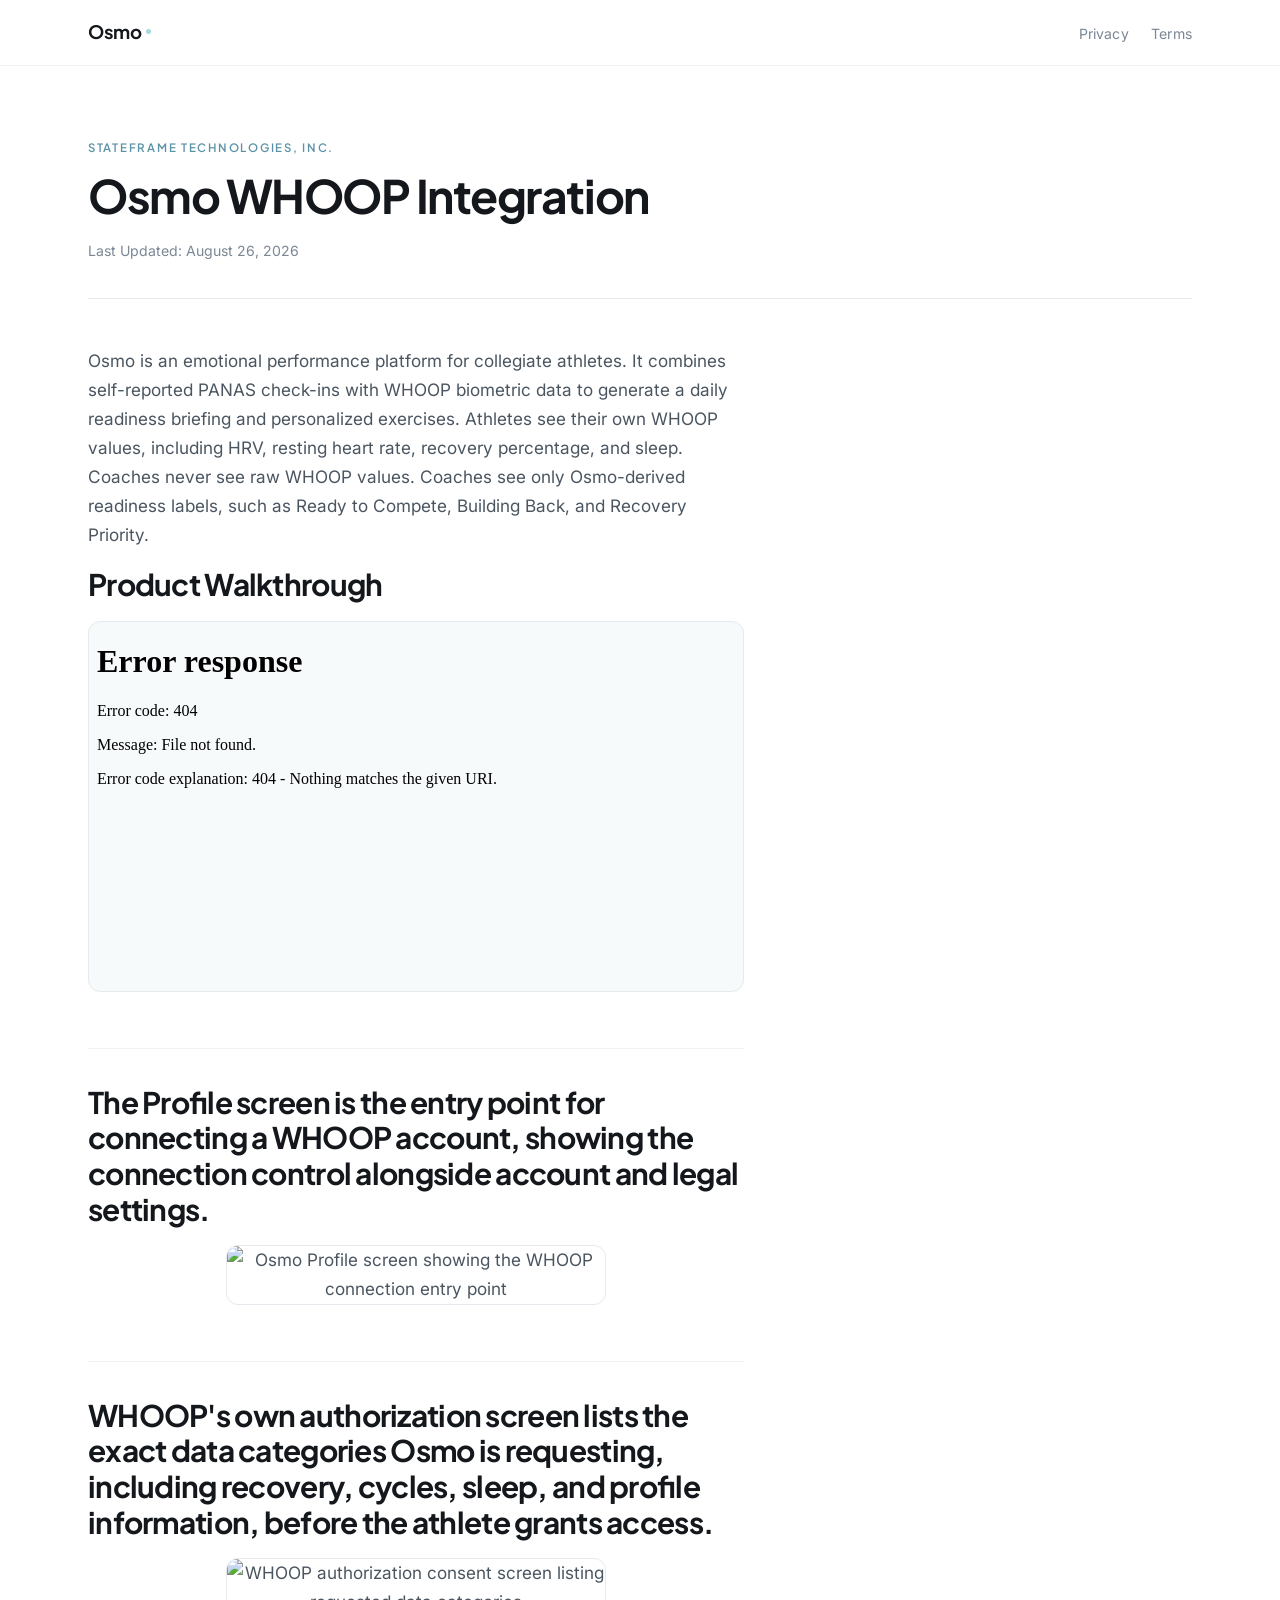
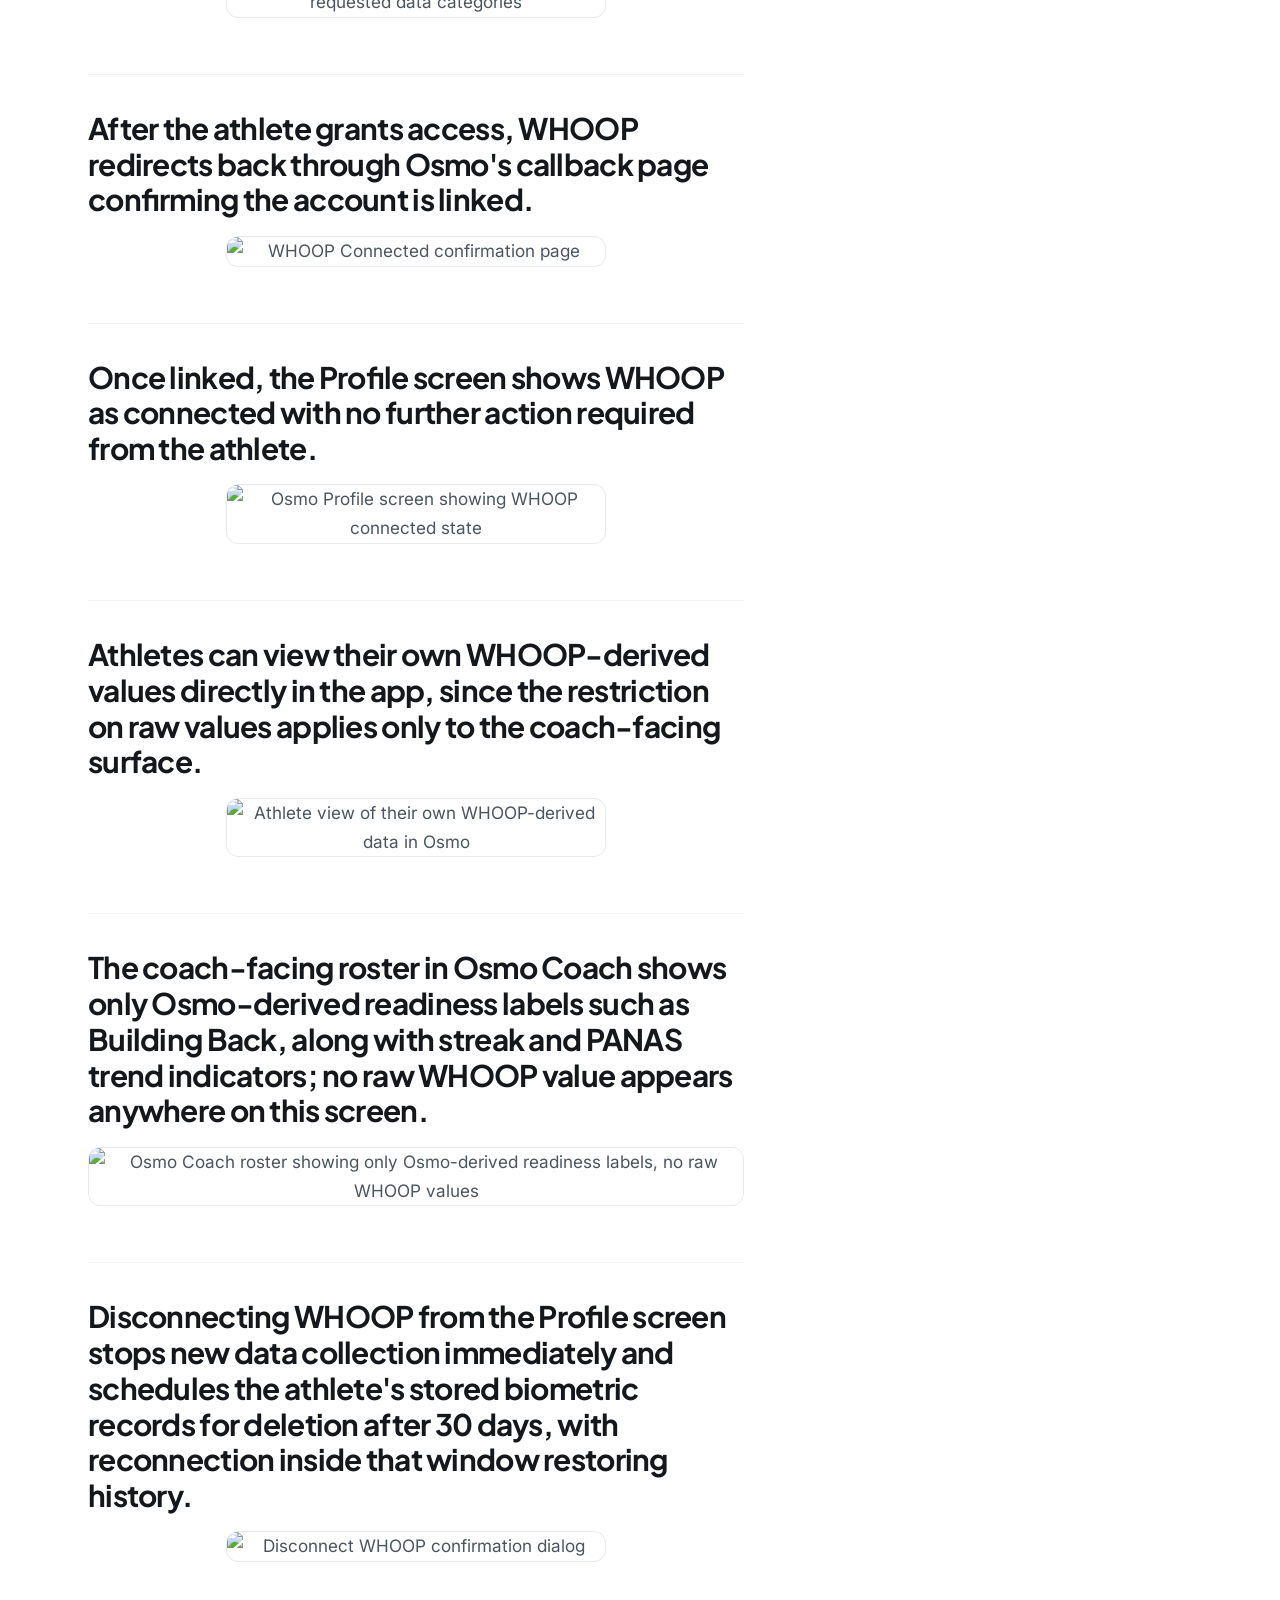
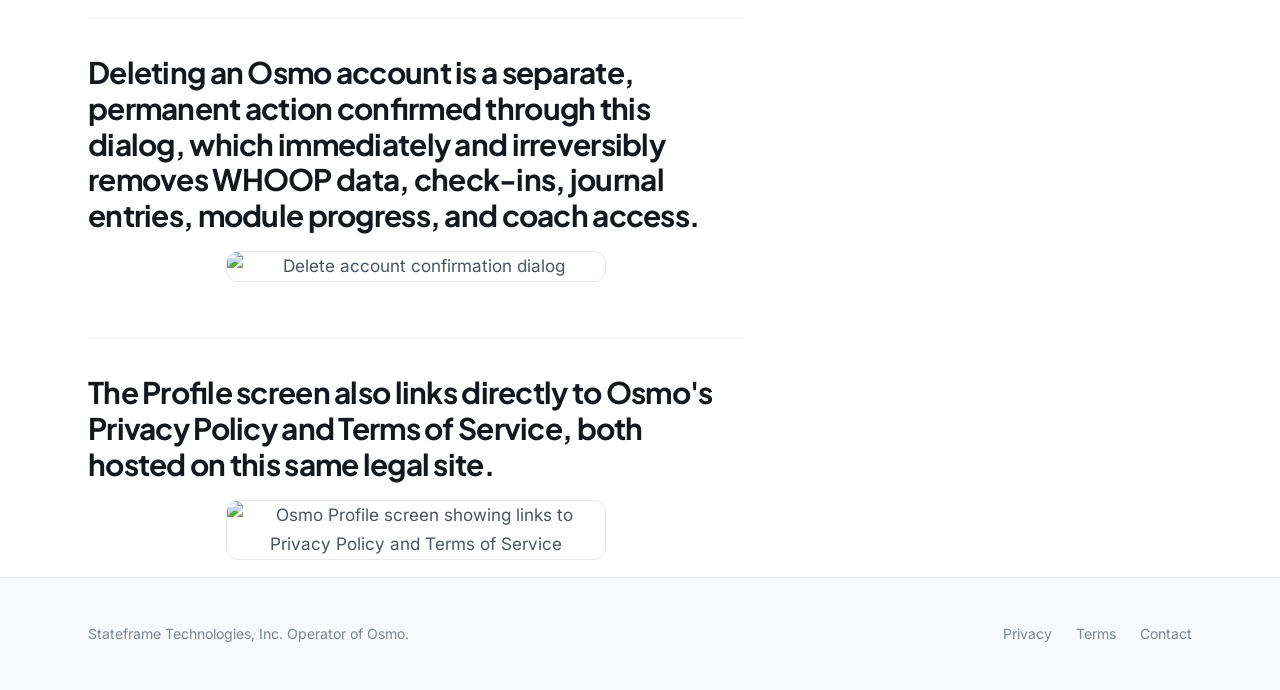
==== integration/index.html @ 0b9b45a5 "feat: add unlisted WHOOP integration review page Documents the WHOOP integration UX for WHOOP develo" ====
<!DOCTYPE html>
<html lang="en">
<head>
<meta charset="utf-8">
<meta name="viewport" content="width=device-width, initial-scale=1">
<title>WHOOP Integration | Osmo</title>
<meta name="description" content="Documentation of Osmo's WHOOP integration UX for WHOOP developer platform review.">
<meta name="robots" content="noindex, nofollow">
<link rel="canonical" href="https://legal.osmoperformance.com/integration/">
<link rel="preconnect" href="https://fonts.googleapis.com">
<link rel="preconnect" href="https://fonts.gstatic.com" crossorigin>
<link href="https://fonts.googleapis.com/css2?family=Plus+Jakarta+Sans:wght@600;700&family=Inter:wght@400;600&display=swap" rel="stylesheet">
<link rel="stylesheet" href="/assets/legal.css">
</head>
<body>

<header class="masthead">
  <div class="masthead__inner">
    <a class="wordmark" href="/">Osmo</a>
    <nav class="masthead__nav">
      <a href="/privacy/">Privacy</a>
      <a href="/terms/">Terms</a>
    </nav>
  </div>
</header>

<main class="shell">

  <div class="doc-head">
    <p class="eyebrow">Stateframe Technologies, Inc.</p>
    <h1>Osmo WHOOP Integration</h1>
    <p class="dateline">
      <span>Last Updated: August 26, 2026</span>
    </p>
  </div>

  <article class="prose">

    <p>Osmo is an emotional performance platform for collegiate athletes. It combines self-reported PANAS check-ins with WHOOP biometric data to generate a daily readiness briefing and personalized exercises. Athletes see their own WHOOP values, including HRV, resting heart rate, recovery percentage, and sleep. Coaches never see raw WHOOP values. Coaches see only Osmo-derived readiness labels, such as Ready to Compete, Building Back, and Recovery Priority.</p>

    <section>
      <h2>Product Walkthrough</h2>
      <!-- Replace LOOM_URL_PLACEHOLDER below with the Loom embed URL -->
      <div class="video-embed">
        <iframe src="LOOM_URL_PLACEHOLDER" title="Osmo WHOOP integration walkthrough" allowfullscreen loading="lazy"></iframe>
      </div>
    </section>

    <section>
      <h2>The Profile screen is the entry point for connecting a WHOOP account, showing the connection control alongside account and legal settings.</h2>
      <p class="shot"><img loading="lazy" src="img/01-connect-entry.png" alt="Osmo Profile screen showing the WHOOP connection entry point"></p>
    </section>

    <section>
      <h2>WHOOP's own authorization screen lists the exact data categories Osmo is requesting, including recovery, cycles, sleep, and profile information, before the athlete grants access.</h2>
      <p class="shot"><img loading="lazy" src="img/02-whoop-authorization.png" alt="WHOOP authorization consent screen listing requested data categories"></p>
    </section>

    <section>
      <h2>After the athlete grants access, WHOOP redirects back through Osmo's callback page confirming the account is linked.</h2>
      <p class="shot"><img loading="lazy" src="img/03-authorization-confirmed.png" alt="WHOOP Connected confirmation page"></p>
    </section>

    <section>
      <h2>Once linked, the Profile screen shows WHOOP as connected with no further action required from the athlete.</h2>
      <p class="shot"><img loading="lazy" src="img/04-connected-state.png" alt="Osmo Profile screen showing WHOOP connected state"></p>
    </section>

    <section>
      <h2>Athletes can view their own WHOOP-derived values directly in the app, since the restriction on raw values applies only to the coach-facing surface.</h2>
      <p class="shot"><img loading="lazy" src="img/05-athlete-data.png" alt="Athlete view of their own WHOOP-derived data in Osmo"></p>
    </section>

    <section>
      <h2>The coach-facing roster in Osmo Coach shows only Osmo-derived readiness labels such as Building Back, along with streak and PANAS trend indicators; no raw WHOOP value appears anywhere on this screen.</h2>
      <p class="shot shot--wide"><img loading="lazy" src="img/06-coach-roster.png" alt="Osmo Coach roster showing only Osmo-derived readiness labels, no raw WHOOP values"></p>
    </section>

    <section>
      <h2>Disconnecting WHOOP from the Profile screen stops new data collection immediately and schedules the athlete's stored biometric records for deletion after 30 days, with reconnection inside that window restoring history.</h2>
      <p class="shot"><img loading="lazy" src="img/07-disconnect-flow.png" alt="Disconnect WHOOP confirmation dialog"></p>
    </section>

    <section>
      <h2>Deleting an Osmo account is a separate, permanent action confirmed through this dialog, which immediately and irreversibly removes WHOOP data, check-ins, journal entries, module progress, and coach access.</h2>
      <p class="shot"><img loading="lazy" src="img/08-account-deletion.png" alt="Delete account confirmation dialog"></p>
    </section>

    <section>
      <h2>The Profile screen also links directly to Osmo's Privacy Policy and Terms of Service, both hosted on this same legal site.</h2>
      <p class="shot"><img loading="lazy" src="img/09-legal-access.png" alt="Osmo Profile screen showing links to Privacy Policy and Terms of Service"></p>
    </section>

  </article>
</main>

<footer class="foot">
  <div class="foot__inner">
    <p>Stateframe Technologies, Inc. Operator of Osmo.</p>
    <div class="foot__links">
      <a href="/privacy/">Privacy</a>
      <a href="/terms/">Terms</a>
      <a href="mailto:jamari@osmoperformance.com">Contact</a>
    </div>
  </div>
</footer>

</body>
</html>
---- assets/legal.css ----
/* Osmo legal pages — shared stylesheet
   Design system: white base, #A8D5E2 accent, Plus Jakarta Sans headings, Inter body.
   No stock imagery. No em dashes in content. */

:root {
  --ink:        #14181C;
  --ink-soft:   #4A5560;
  --ink-mute:   #7A8794;
  --rule:       #E6EAEE;
  --rule-soft:  #F1F4F7;
  --accent:     #A8D5E2;
  --accent-deep:#5B93A6;
  --wash:       #F7FAFB;
  --paper:      #FFFFFF;

  --measure: 41rem;
  --shell:   72rem;

  --step--1: clamp(0.82rem, 0.79rem + 0.13vw, 0.88rem);
  --step-0:  clamp(1rem, 0.96rem + 0.18vw, 1.075rem);
  --step-1:  clamp(1.18rem, 1.1rem + 0.36vw, 1.4rem);
  --step-2:  clamp(1.45rem, 1.3rem + 0.7vw, 1.9rem);
  --step-3:  clamp(2rem, 1.68rem + 1.5vw, 3rem);
}

*, *::before, *::after { box-sizing: border-box; }

html {
  -webkit-text-size-adjust: 100%;
  scroll-behavior: smooth;
  scroll-padding-top: 5.5rem;
}

body {
  margin: 0;
  background: var(--paper);
  color: var(--ink);
  font-family: 'Inter', -apple-system, BlinkMacSystemFont, 'Segoe UI', sans-serif;
  font-size: var(--step-0);
  line-height: 1.68;
  font-feature-settings: 'kern' 1, 'liga' 1, 'calt' 1;
  -webkit-font-smoothing: antialiased;
}

/* ---------- Masthead ---------- */

.masthead {
  position: sticky;
  top: 0;
  z-index: 20;
  background: rgba(255, 255, 255, 0.86);
  backdrop-filter: saturate(1.6) blur(14px);
  -webkit-backdrop-filter: saturate(1.6) blur(14px);
  border-bottom: 1px solid var(--rule-soft);
}

.masthead__inner {
  max-width: var(--shell);
  margin: 0 auto;
  padding: 1.0rem 1.5rem;
  display: flex;
  align-items: baseline;
  justify-content: space-between;
  gap: 1.5rem;
}

.wordmark {
  font-family: 'Plus Jakarta Sans', 'Inter', sans-serif;
  font-weight: 700;
  font-size: 1.16rem;
  letter-spacing: -0.022em;
  color: var(--ink);
  text-decoration: none;
}

.wordmark::after {
  content: '';
  display: inline-block;
  width: 5px;
  height: 5px;
  margin-left: 5px;
  border-radius: 50%;
  background: var(--accent);
  vertical-align: 0.28em;
}

.masthead__nav {
  display: flex;
  gap: 1.4rem;
  font-size: var(--step--1);
  letter-spacing: 0.012em;
}

.masthead__nav a {
  color: var(--ink-mute);
  text-decoration: none;
  padding-bottom: 2px;
  border-bottom: 1.5px solid transparent;
  transition: color 160ms ease, border-color 160ms ease;
}

.masthead__nav a:hover { color: var(--ink); border-bottom-color: var(--accent); }
.masthead__nav a[aria-current='page'] { color: var(--ink); border-bottom-color: var(--accent); }

/* ---------- Page frame ---------- */

.shell {
  max-width: var(--shell);
  margin: 0 auto;
  padding: 0 1.5rem;
}

.doc-head {
  padding: 4.5rem 0 2.25rem;
  border-bottom: 1px solid var(--rule);
  margin-bottom: 3rem;
}

.eyebrow {
  font-family: 'Plus Jakarta Sans', 'Inter', sans-serif;
  font-size: 0.72rem;
  font-weight: 600;
  letter-spacing: 0.15em;
  text-transform: uppercase;
  color: var(--accent-deep);
  margin: 0 0 0.9rem;
}

h1 {
  font-family: 'Plus Jakarta Sans', 'Inter', sans-serif;
  font-size: var(--step-3);
  font-weight: 700;
  line-height: 1.08;
  letter-spacing: -0.032em;
  margin: 0 0 1.1rem;
  max-width: 20ch;
}

.dateline {
  display: flex;
  flex-wrap: wrap;
  gap: 0.5rem 1.5rem;
  font-size: var(--step--1);
  color: var(--ink-mute);
  margin: 0;
}

.dateline span { white-space: nowrap; }

/* ---------- Two-column layout ---------- */

.layout {
  display: grid;
  grid-template-columns: 15rem minmax(0, 1fr);
  gap: 4rem;
  align-items: start;
  padding-bottom: 6rem;
}

@media (max-width: 62rem) {
  .layout { grid-template-columns: 1fr; gap: 2.5rem; }
}

.toc {
  position: sticky;
  top: 5.5rem;
  font-size: var(--step--1);
  line-height: 1.5;
  border-left: 1px solid var(--rule);
  padding-left: 1.25rem;
}

@media (max-width: 62rem) {
  .toc {
    position: static;
    border-left: 0;
    padding: 1.4rem 1.5rem;
    background: var(--wash);
    border-radius: 12px;
  }
}

.toc__label {
  font-family: 'Plus Jakarta Sans', 'Inter', sans-serif;
  font-size: 0.7rem;
  font-weight: 600;
  letter-spacing: 0.14em;
  text-transform: uppercase;
  color: var(--ink-mute);
  margin: 0 0 0.9rem;
}

.toc ol { list-style: none; margin: 0; padding: 0; counter-reset: toc; }
.toc li { margin-bottom: 0.55rem; }

.toc a {
  color: var(--ink-soft);
  text-decoration: none;
  transition: color 150ms ease;
}

.toc a:hover { color: var(--accent-deep); }

/* ---------- Prose ---------- */

.prose { max-width: var(--measure); }

.prose section { scroll-margin-top: 5.5rem; }

.prose h2 {
  font-family: 'Plus Jakarta Sans', 'Inter', sans-serif;
  font-size: var(--step-2);
  font-weight: 700;
  line-height: 1.2;
  letter-spacing: -0.024em;
  margin: 3.5rem 0 1.1rem;
  padding-top: 2.25rem;
  border-top: 1px solid var(--rule-soft);
}

.prose section:first-of-type h2 { margin-top: 0; padding-top: 0; border-top: 0; }

.prose h3 {
  font-family: 'Plus Jakarta Sans', 'Inter', sans-serif;
  font-size: var(--step-1);
  font-weight: 600;
  letter-spacing: -0.016em;
  margin: 2.25rem 0 0.75rem;
}

.prose h4 {
  font-family: 'Plus Jakarta Sans', 'Inter', sans-serif;
  font-size: var(--step-0);
  font-weight: 600;
  letter-spacing: -0.008em;
  color: var(--ink-soft);
  margin: 1.75rem 0 0.5rem;
}

.prose p { margin: 0 0 1.1rem; color: var(--ink-soft); }
.prose p strong { color: var(--ink); font-weight: 600; }

.prose ul { margin: 0 0 1.4rem; padding: 0; list-style: none; }

.prose ul li {
  position: relative;
  padding-left: 1.4rem;
  margin-bottom: 0.6rem;
  color: var(--ink-soft);
}

.prose ul li::before {
  content: '';
  position: absolute;
  left: 0.15rem;
  top: 0.72em;
  width: 6px;
  height: 6px;
  border-radius: 50%;
  background: var(--accent);
}

.prose ol { margin: 0 0 1.4rem; padding-left: 1.4rem; }
.prose ol li { margin-bottom: 0.6rem; color: var(--ink-soft); }

.prose a { color: var(--accent-deep); text-decoration: underline; text-underline-offset: 2px; }
.prose a:hover { color: var(--ink); }

/* Legal all-caps blocks (warranty disclaimer, liability, arbitration) */
.legalese {
  font-size: 0.9rem;
  line-height: 1.62;
  letter-spacing: 0.008em;
  color: var(--ink-soft);
  background: var(--wash);
  border-left: 2px solid var(--accent);
  border-radius: 0 10px 10px 0;
  padding: 1.35rem 1.5rem;
  margin: 0 0 1.4rem;
}

.legalese p:last-child, .legalese ul:last-child, .legalese ol:last-child { margin-bottom: 0; }

/* Emphasis callout for plain-language commitments */
.callout {
  background: var(--wash);
  border: 1px solid var(--rule);
  border-radius: 12px;
  padding: 1.4rem 1.6rem;
  margin: 0 0 1.5rem;
}

.callout p:last-child { margin-bottom: 0; }

.contact-block {
  font-size: var(--step--1);
  line-height: 1.9;
  color: var(--ink-soft);
  margin: 0;
}

.contact-block strong { display: block; color: var(--ink); font-weight: 600; }

/* ---------- Footer ---------- */

.foot {
  border-top: 1px solid var(--rule);
  background: var(--wash);
}

.foot__inner {
  max-width: var(--shell);
  margin: 0 auto;
  padding: 2.75rem 1.5rem;
  display: flex;
  flex-wrap: wrap;
  gap: 1.25rem 2.5rem;
  justify-content: space-between;
  align-items: center;
  font-size: var(--step--1);
  color: var(--ink-mute);
}

.foot__links { display: flex; flex-wrap: wrap; gap: 1.5rem; }
.foot__links a { color: var(--ink-mute); text-decoration: none; transition: color 150ms ease; }
.foot__links a:hover { color: var(--ink); }
.foot p { margin: 0; }

/* ---------- Index cards ---------- */

.card-grid {
  display: grid;
  grid-template-columns: repeat(auto-fit, minmax(17rem, 1fr));
  gap: 1.25rem;
  padding-bottom: 5rem;
}

.card {
  display: block;
  padding: 1.75rem;
  border: 1px solid var(--rule);
  border-radius: 14px;
  text-decoration: none;
  color: inherit;
  background: var(--paper);
  transition: border-color 180ms ease, transform 180ms ease, box-shadow 180ms ease;
}

.card:hover {
  border-color: var(--accent);
  transform: translateY(-2px);
  box-shadow: 0 8px 28px -18px rgba(20, 24, 28, 0.35);
}

.card h2 {
  font-family: 'Plus Jakarta Sans', 'Inter', sans-serif;
  font-size: var(--step-1);
  font-weight: 600;
  letter-spacing: -0.018em;
  margin: 0 0 0.5rem;
}

.card p { margin: 0; color: var(--ink-mute); font-size: var(--step--1); line-height: 1.6; }

/* ---------- Responsive video embed ---------- */

.video-embed {
  position: relative;
  width: 100%;
  padding-top: 56.25%;
  border-radius: 12px;
  overflow: hidden;
  background: var(--wash);
  border: 1px solid var(--rule);
  margin: 0 0 1.5rem;
}

.video-embed iframe {
  position: absolute;
  inset: 0;
  width: 100%;
  height: 100%;
  border: 0;
}

/* ---------- Screenshot figures ---------- */

.shot {
  margin: 0 0 1.5rem;
  text-align: center;
}

.shot img {
  display: block;
  margin: 0 auto;
  max-width: 380px;
  width: 100%;
  height: auto;
  border: 1px solid var(--rule);
  border-radius: 12px;
}

.shot--wide img {
  max-width: 100%;
}

@media (prefers-reduced-motion: reduce) {
  html { scroll-behavior: auto; }
  * { transition-duration: 0.01ms !important; }
}

@media print {
  .masthead, .toc, .foot__links { display: none; }
  body { font-size: 10.5pt; }
  .layout { display: block; }
  .prose { max-width: none; }
}
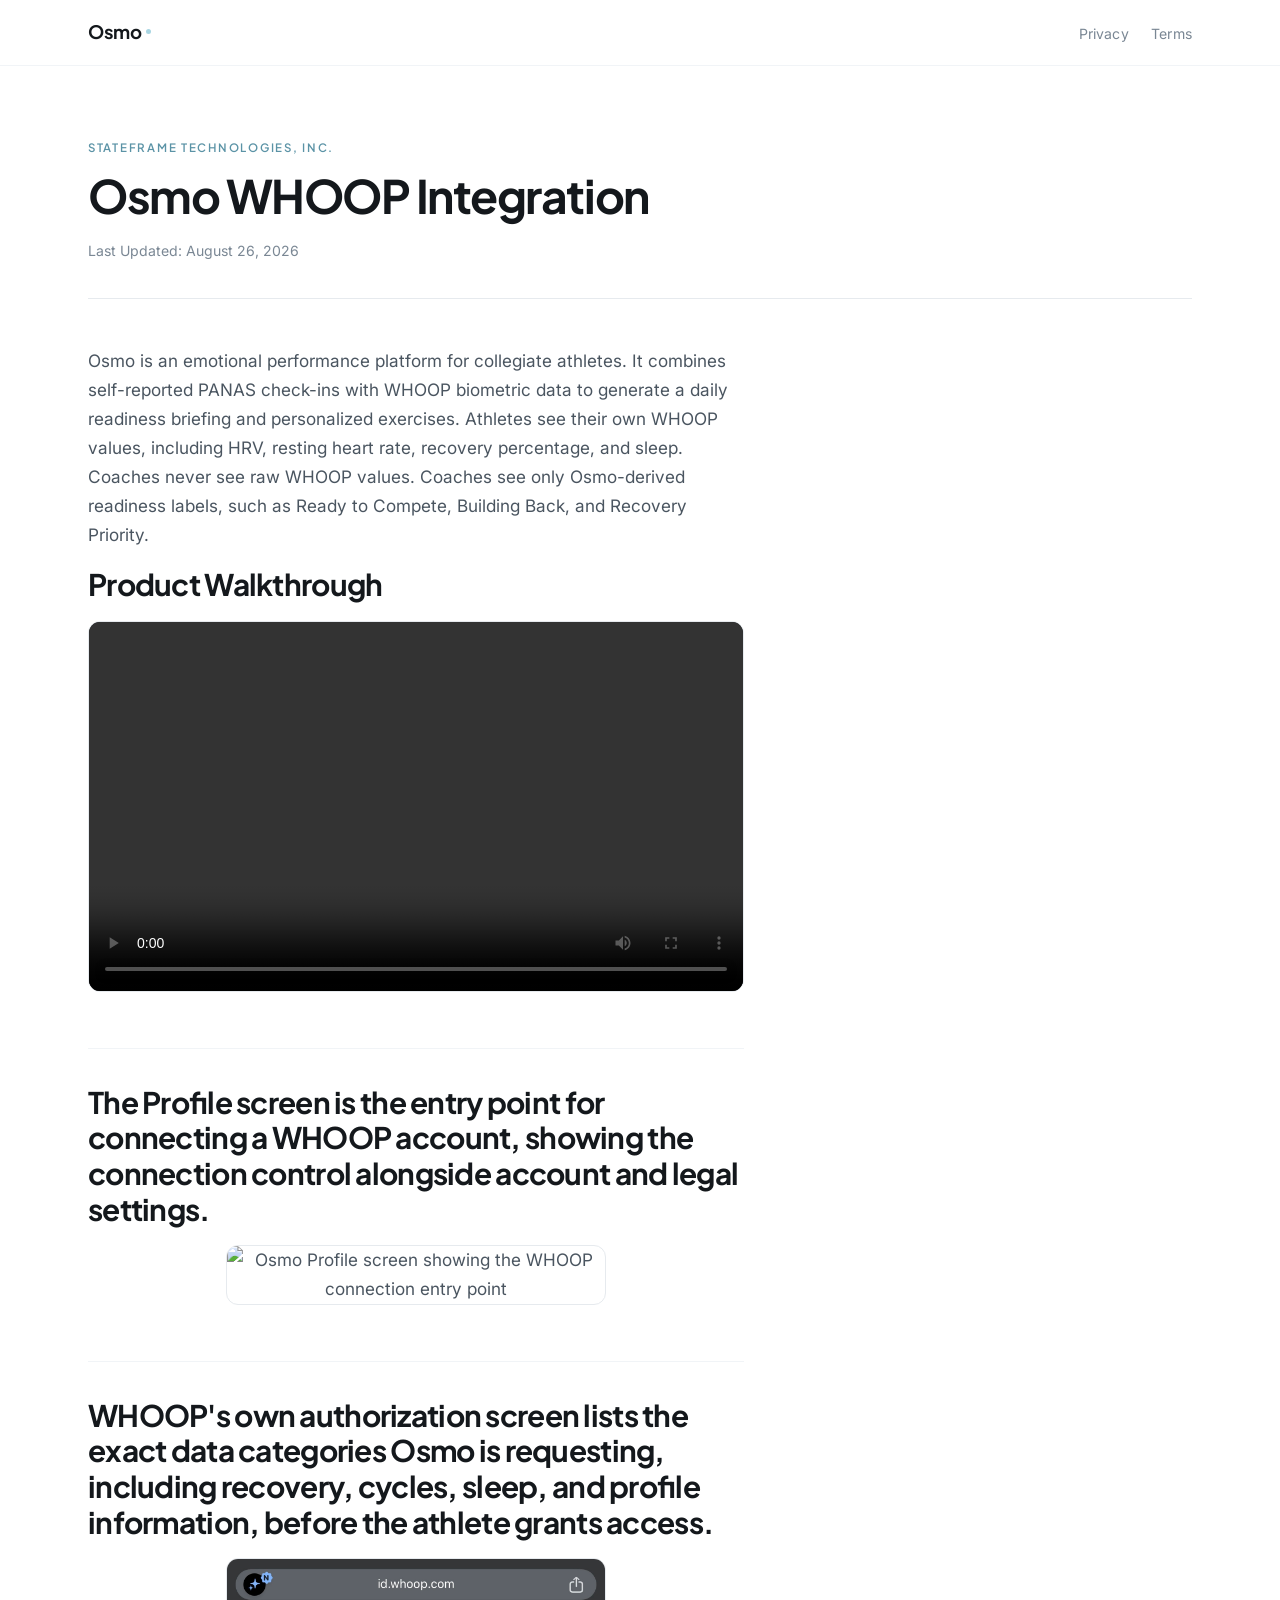
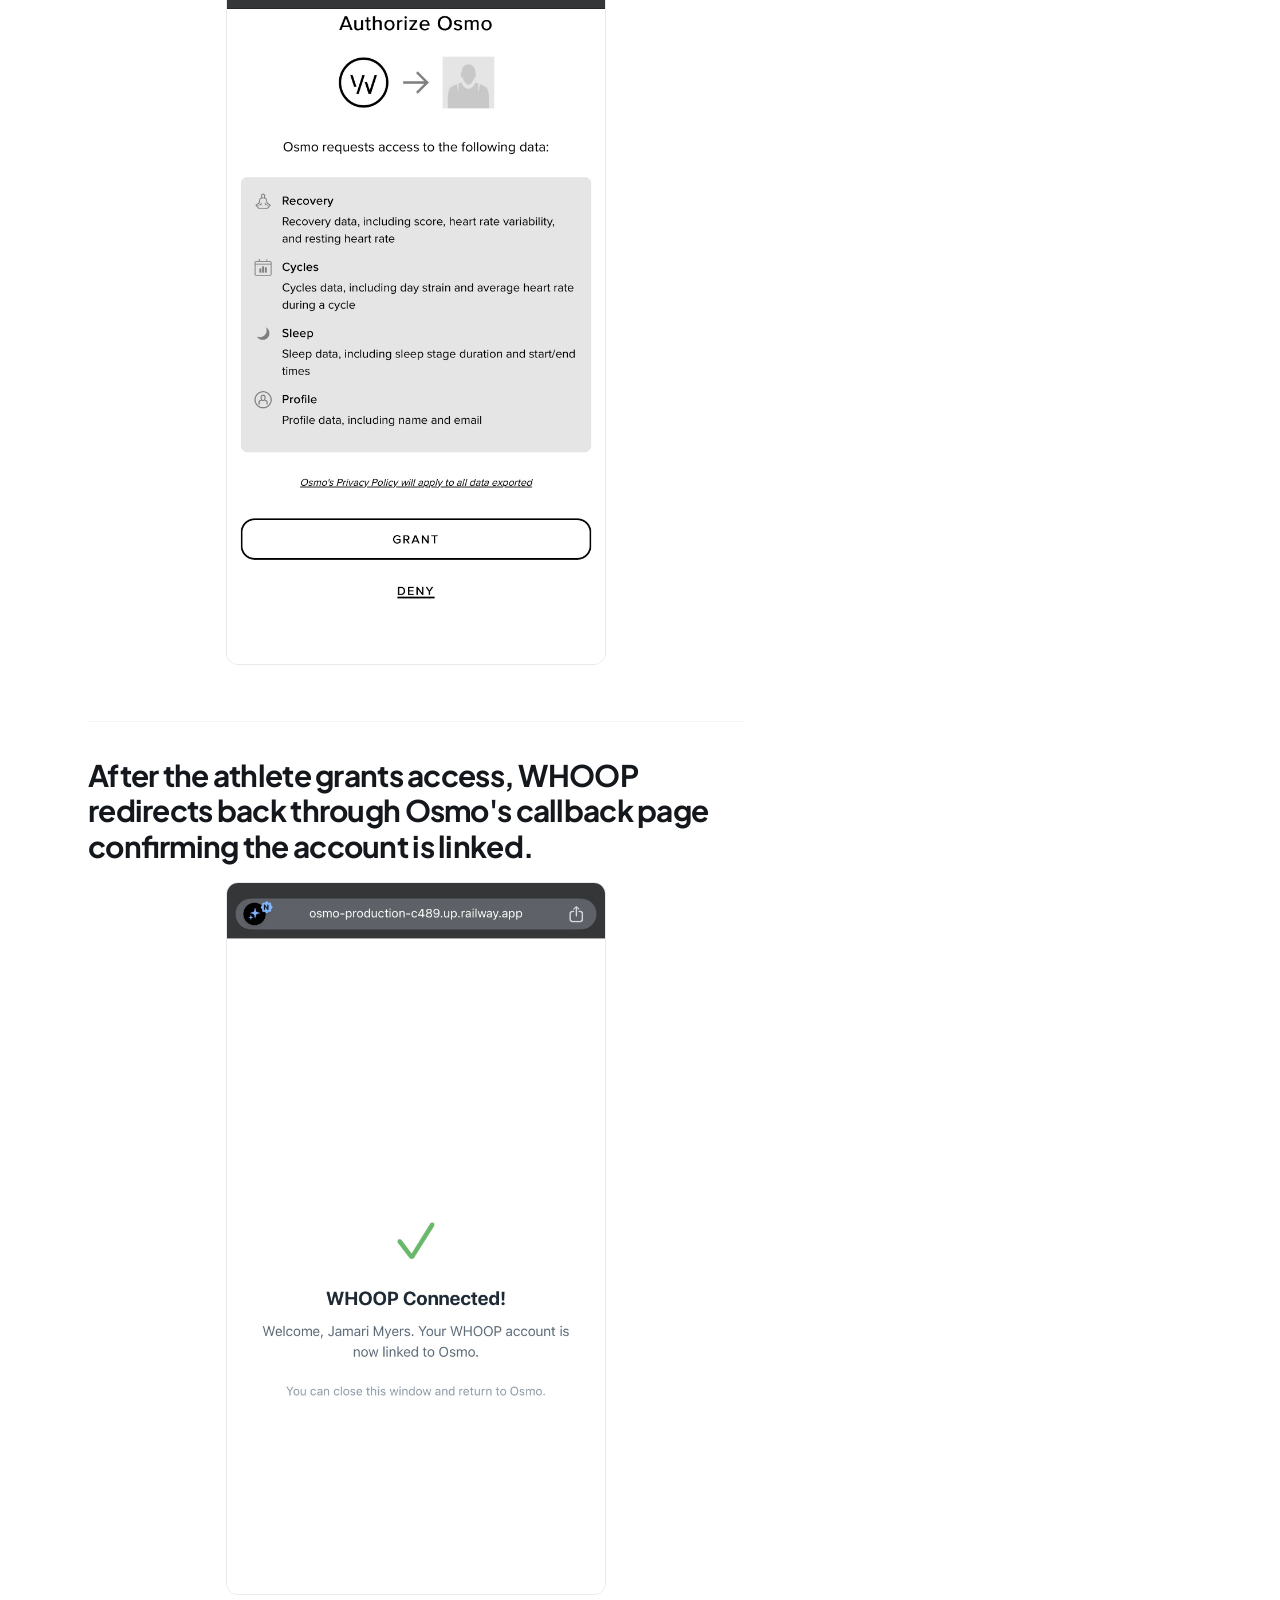
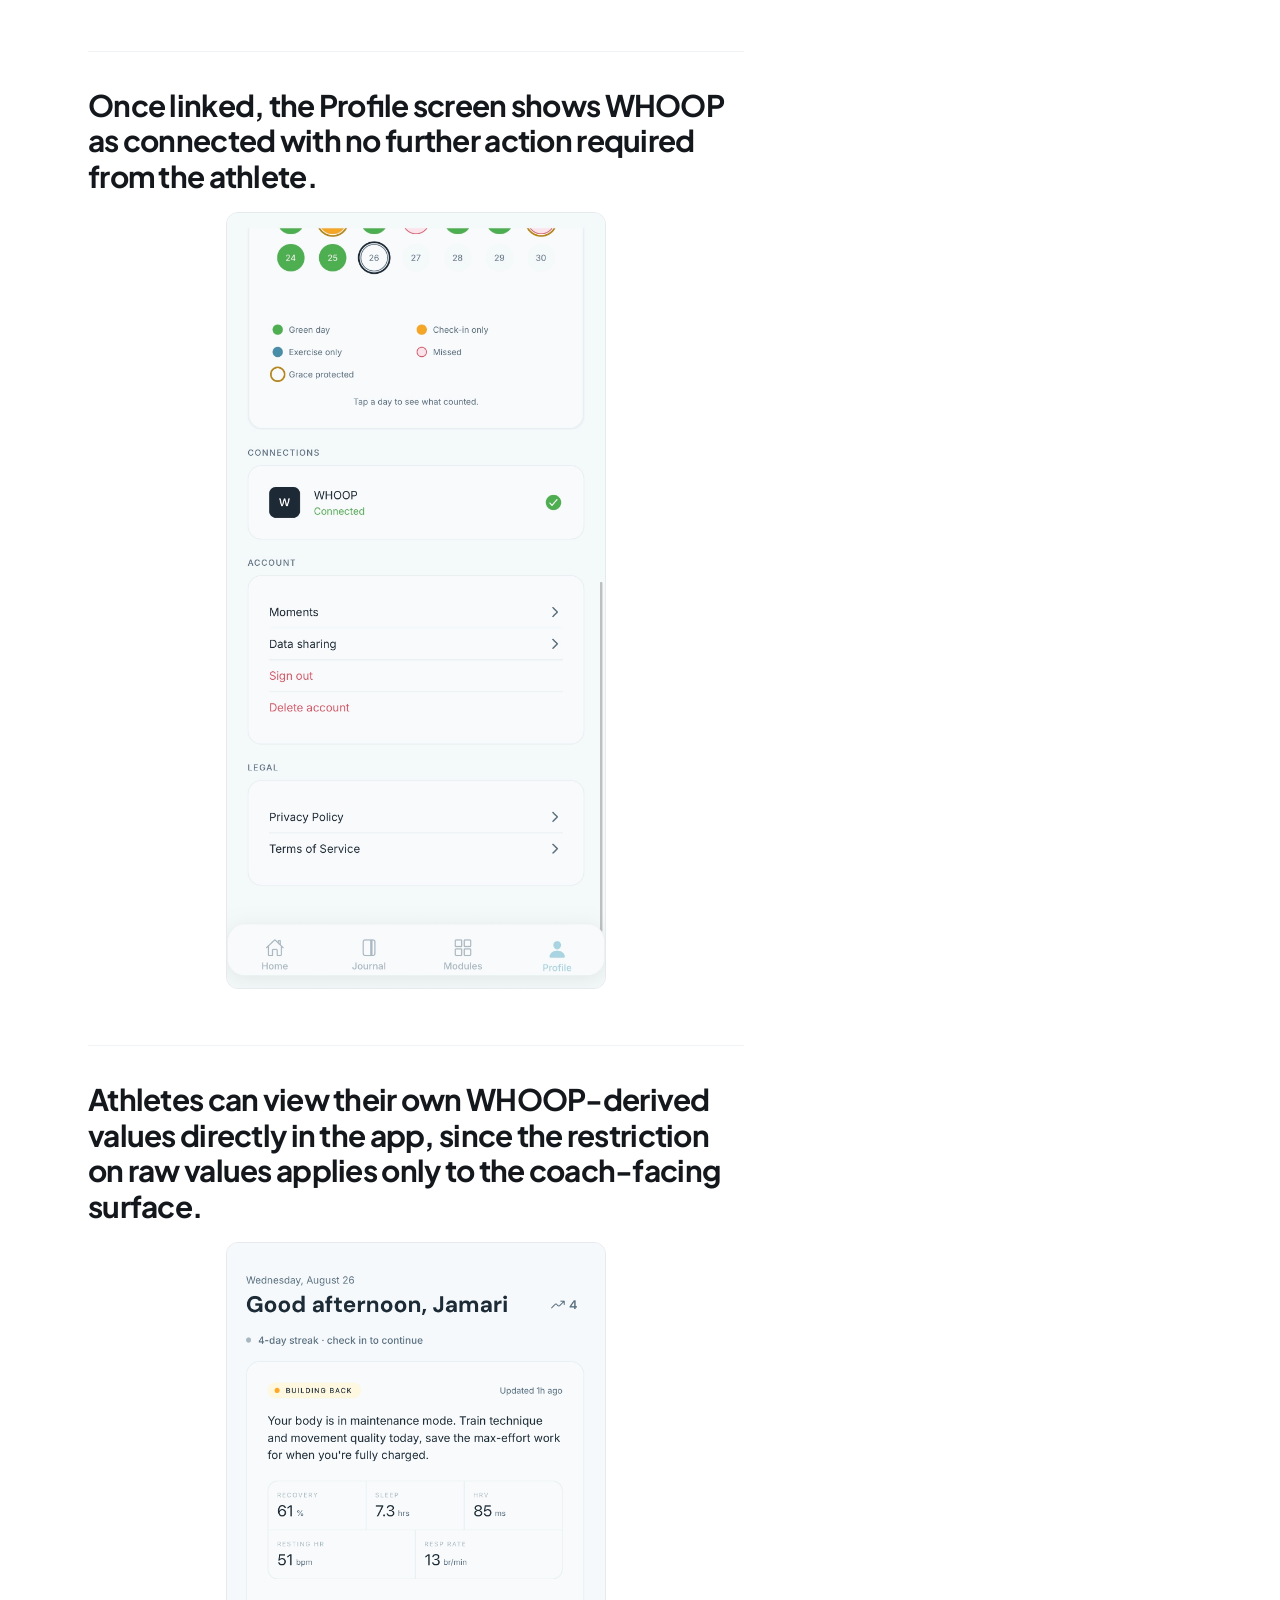
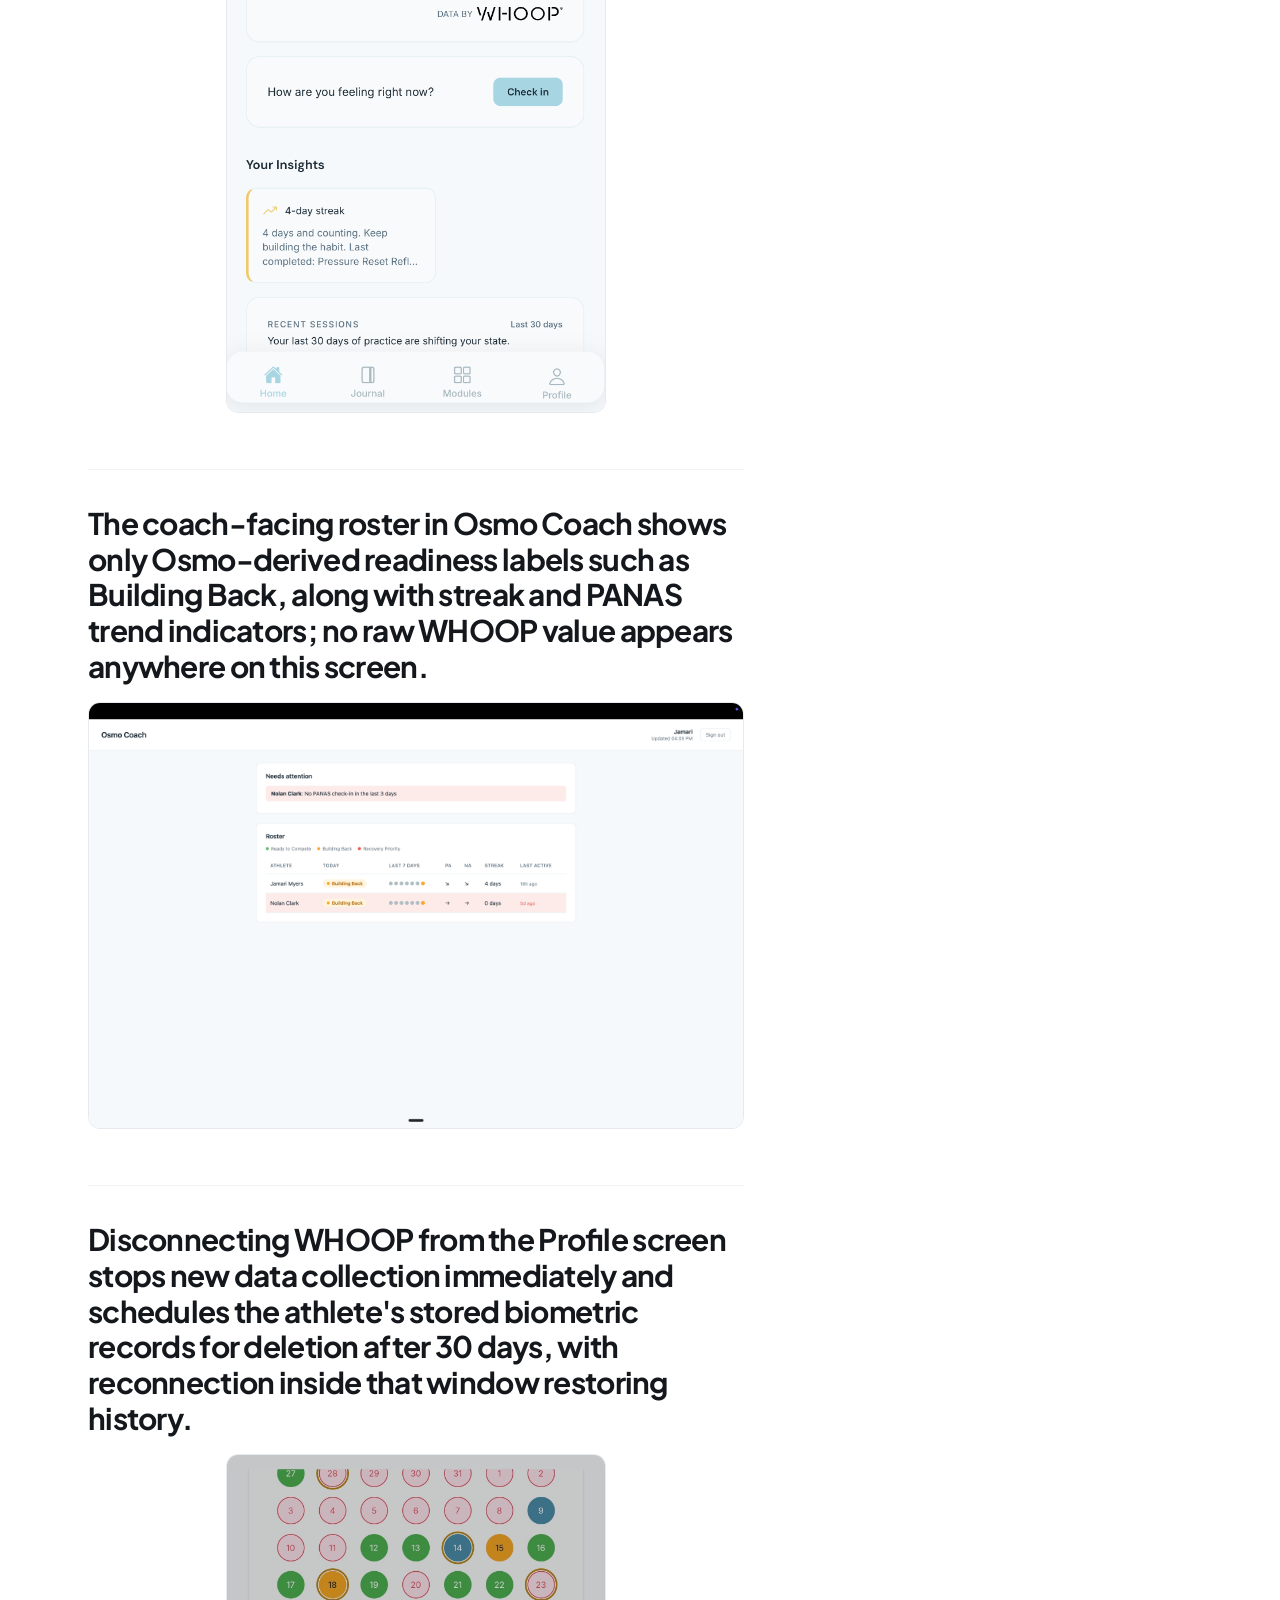
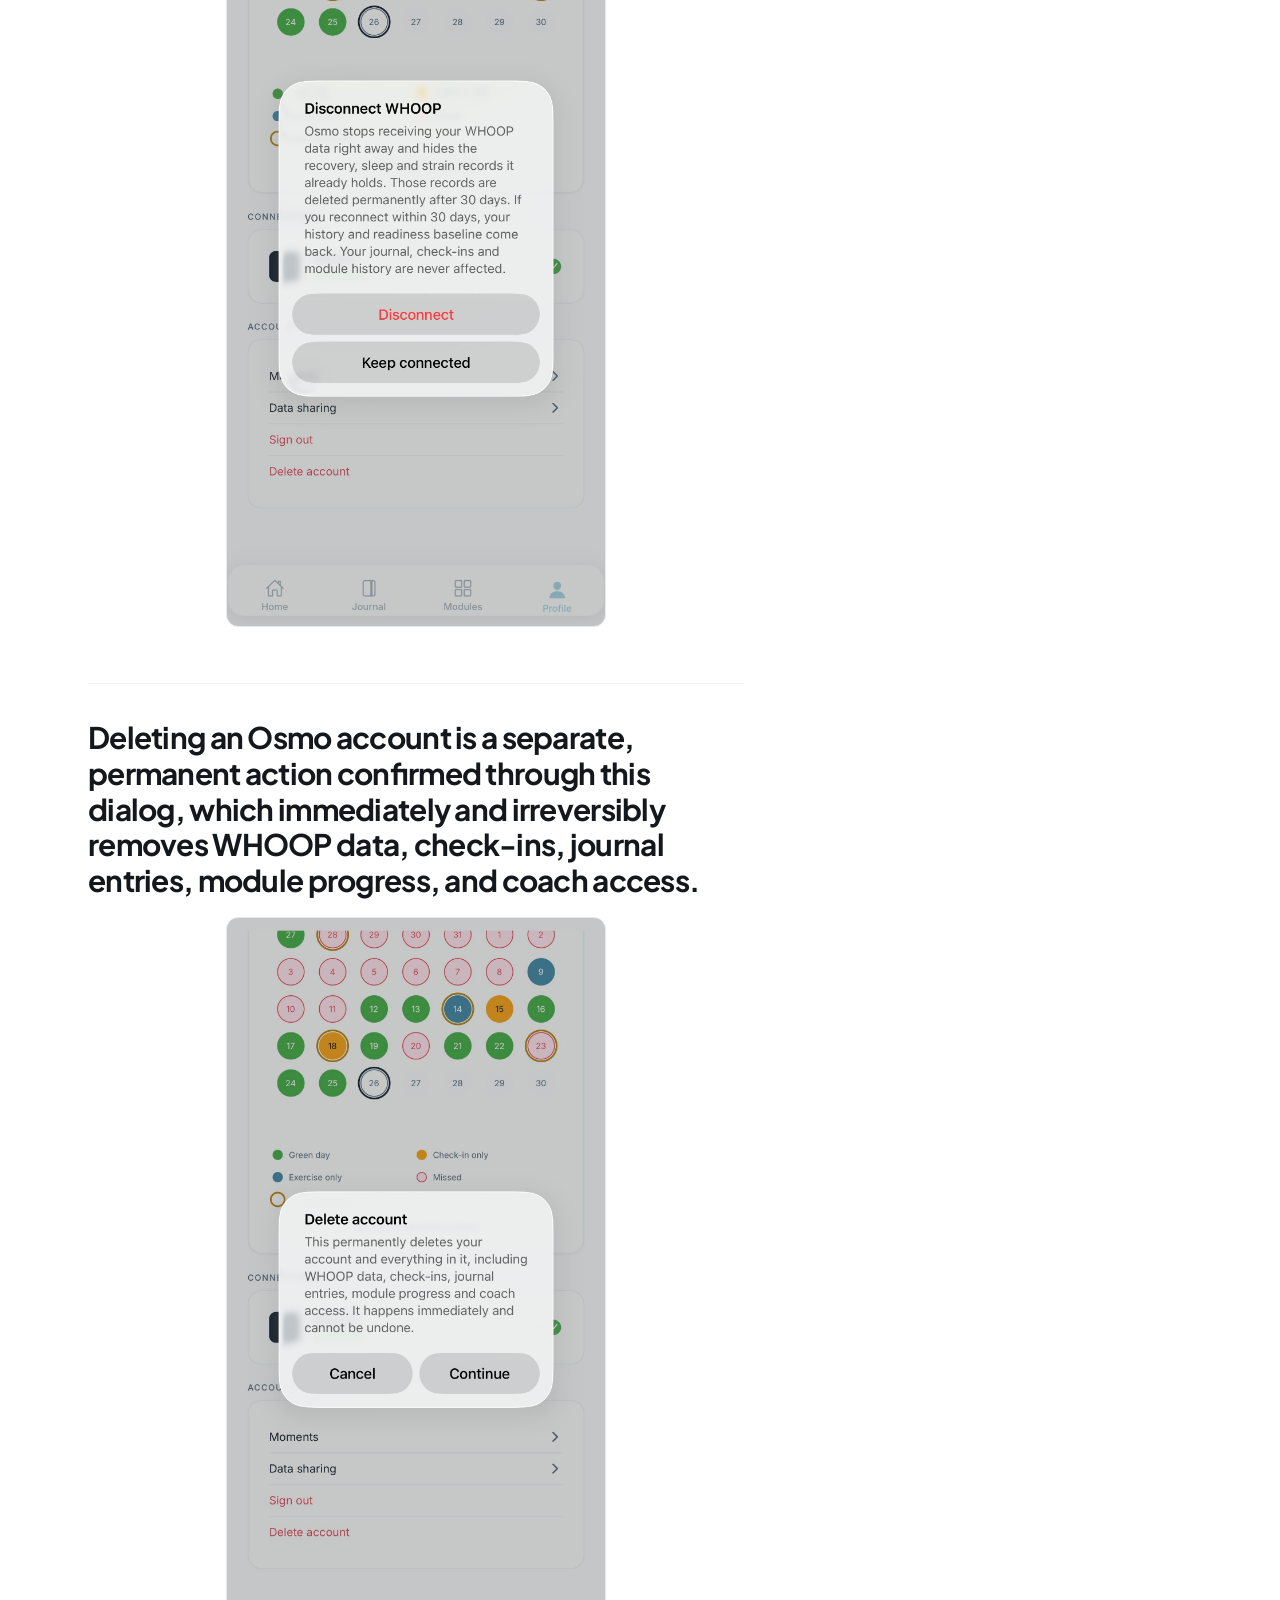
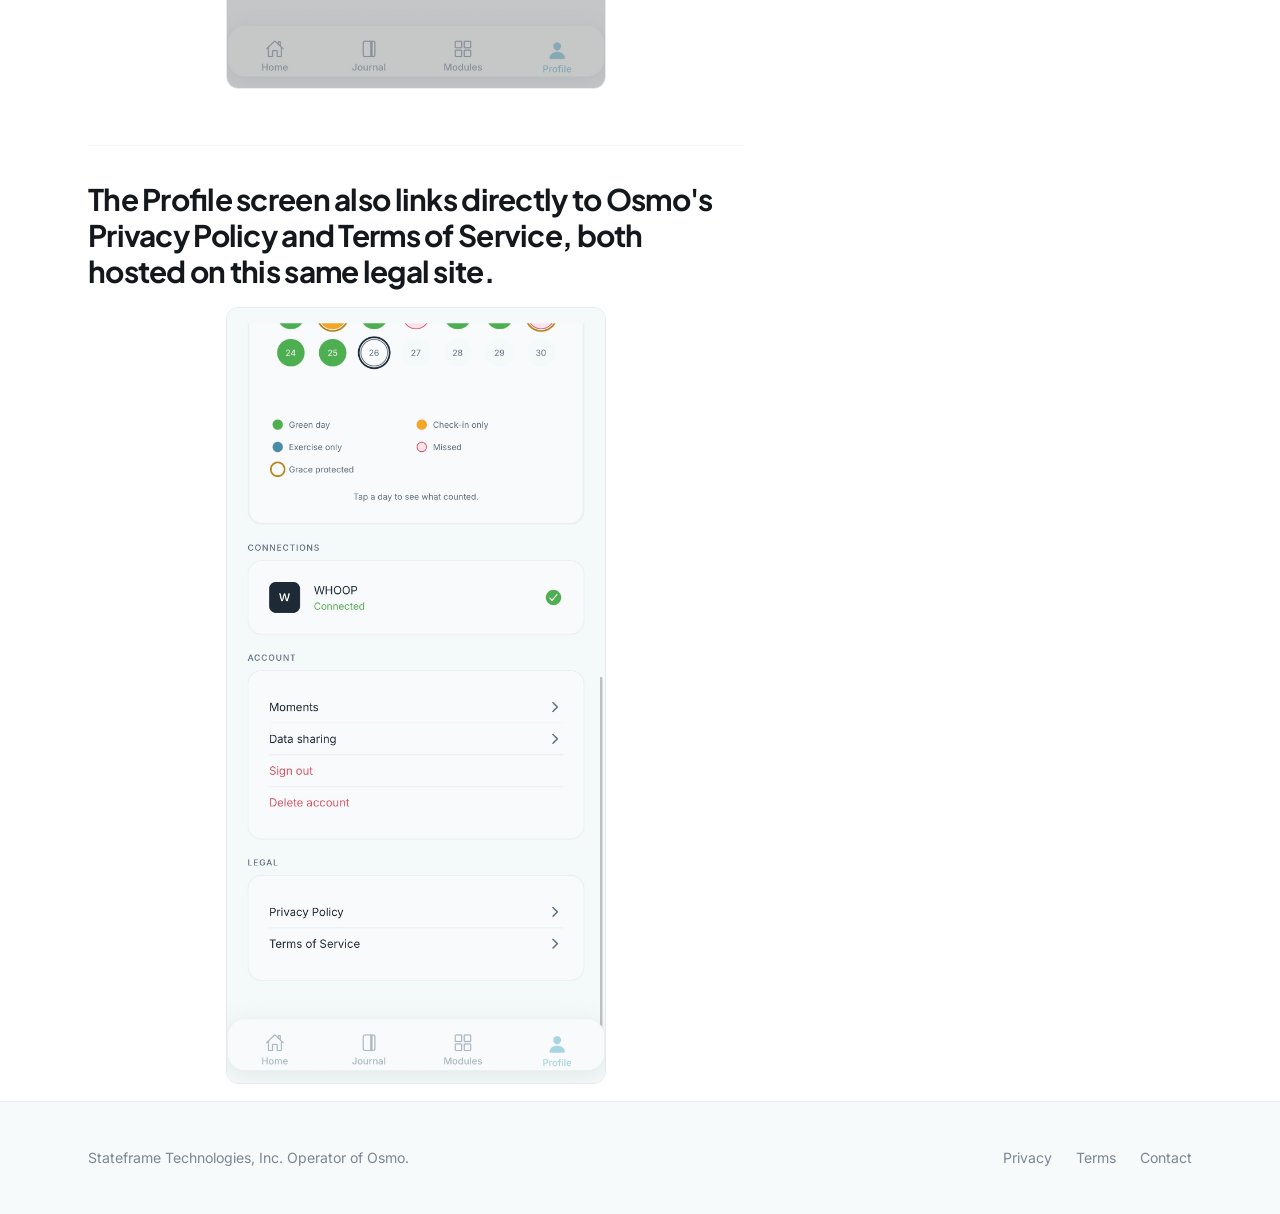
==== commit a8686fc5: "feat: wire up integration page screenshots, switch video to self-hosted Renames the 8 uploaded scree" ====
--- a/integration/index.html
+++ b/integration/index.html
@@ -40,9 +40,11 @@
 
     <section>
       <h2>Product Walkthrough</h2>
-      <!-- Replace LOOM_URL_PLACEHOLDER below with the Loom embed URL -->
+      <!-- Screen recording, self-hosted. Drop the compressed file in at integration/video.mp4 (H.264 MP4) and this plays with no other change. -->
       <div class="video-embed">
-        <iframe src="LOOM_URL_PLACEHOLDER" title="Osmo WHOOP integration walkthrough" allowfullscreen loading="lazy"></iframe>
+        <video controls playsinline preload="metadata">
+          <source src="video.mp4" type="video/mp4">
+        </video>
       </div>
     </section>
 
@@ -53,17 +55,17 @@
 
     <section>
       <h2>WHOOP's own authorization screen lists the exact data categories Osmo is requesting, including recovery, cycles, sleep, and profile information, before the athlete grants access.</h2>
-      <p class="shot"><img loading="lazy" src="img/02-whoop-authorization.png" alt="WHOOP authorization consent screen listing requested data categories"></p>
+      <p class="shot"><img loading="lazy" src="img/02-whoop-authorization.jpg" alt="WHOOP authorization consent screen listing requested data categories"></p>
     </section>
 
     <section>
       <h2>After the athlete grants access, WHOOP redirects back through Osmo's callback page confirming the account is linked.</h2>
-      <p class="shot"><img loading="lazy" src="img/03-authorization-confirmed.png" alt="WHOOP Connected confirmation page"></p>
+      <p class="shot"><img loading="lazy" src="img/03-authorization-confirmed.jpg" alt="WHOOP Connected confirmation page"></p>
     </section>
 
     <section>
       <h2>Once linked, the Profile screen shows WHOOP as connected with no further action required from the athlete.</h2>
-      <p class="shot"><img loading="lazy" src="img/04-connected-state.png" alt="Osmo Profile screen showing WHOOP connected state"></p>
+      <p class="shot"><img loading="lazy" src="img/04-connected-state.jpg" alt="Osmo Profile screen showing WHOOP connected state"></p>
     </section>
 
     <section>
@@ -78,17 +80,17 @@
 
     <section>
       <h2>Disconnecting WHOOP from the Profile screen stops new data collection immediately and schedules the athlete's stored biometric records for deletion after 30 days, with reconnection inside that window restoring history.</h2>
-      <p class="shot"><img loading="lazy" src="img/07-disconnect-flow.png" alt="Disconnect WHOOP confirmation dialog"></p>
+      <p class="shot"><img loading="lazy" src="img/07-disconnect-flow.jpg" alt="Disconnect WHOOP confirmation dialog"></p>
     </section>
 
     <section>
       <h2>Deleting an Osmo account is a separate, permanent action confirmed through this dialog, which immediately and irreversibly removes WHOOP data, check-ins, journal entries, module progress, and coach access.</h2>
-      <p class="shot"><img loading="lazy" src="img/08-account-deletion.png" alt="Delete account confirmation dialog"></p>
+      <p class="shot"><img loading="lazy" src="img/08-account-deletion.jpg" alt="Delete account confirmation dialog"></p>
     </section>
 
     <section>
       <h2>The Profile screen also links directly to Osmo's Privacy Policy and Terms of Service, both hosted on this same legal site.</h2>
-      <p class="shot"><img loading="lazy" src="img/09-legal-access.png" alt="Osmo Profile screen showing links to Privacy Policy and Terms of Service"></p>
+      <p class="shot"><img loading="lazy" src="img/09-legal-access.jpg" alt="Osmo Profile screen showing links to Privacy Policy and Terms of Service"></p>
     </section>
 
   </article>
--- a/assets/legal.css
+++ b/assets/legal.css
@@ -375,12 +375,15 @@
   margin: 0 0 1.5rem;
 }
 
-.video-embed iframe {
+.video-embed iframe,
+.video-embed video {
   position: absolute;
   inset: 0;
   width: 100%;
   height: 100%;
   border: 0;
+  background: var(--ink);
+  object-fit: contain;
 }
 
 /* ---------- Screenshot figures ---------- */
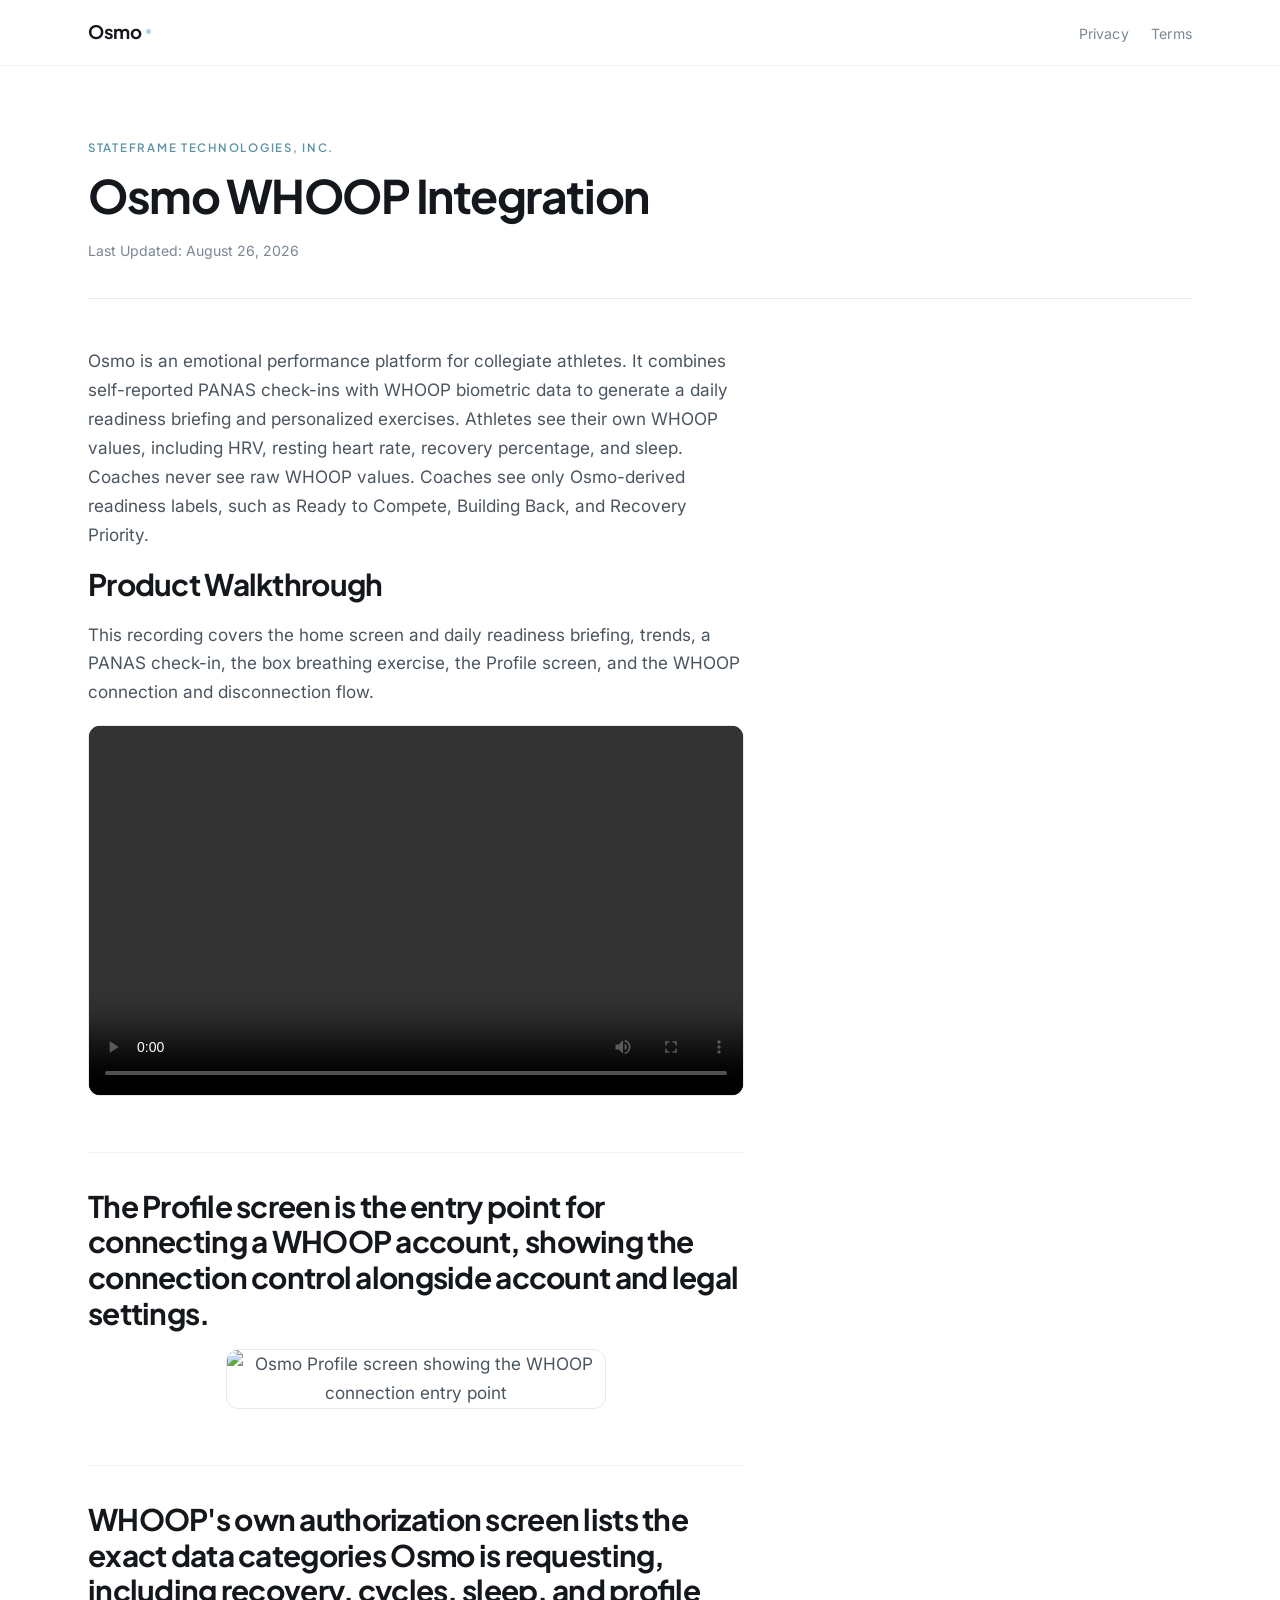
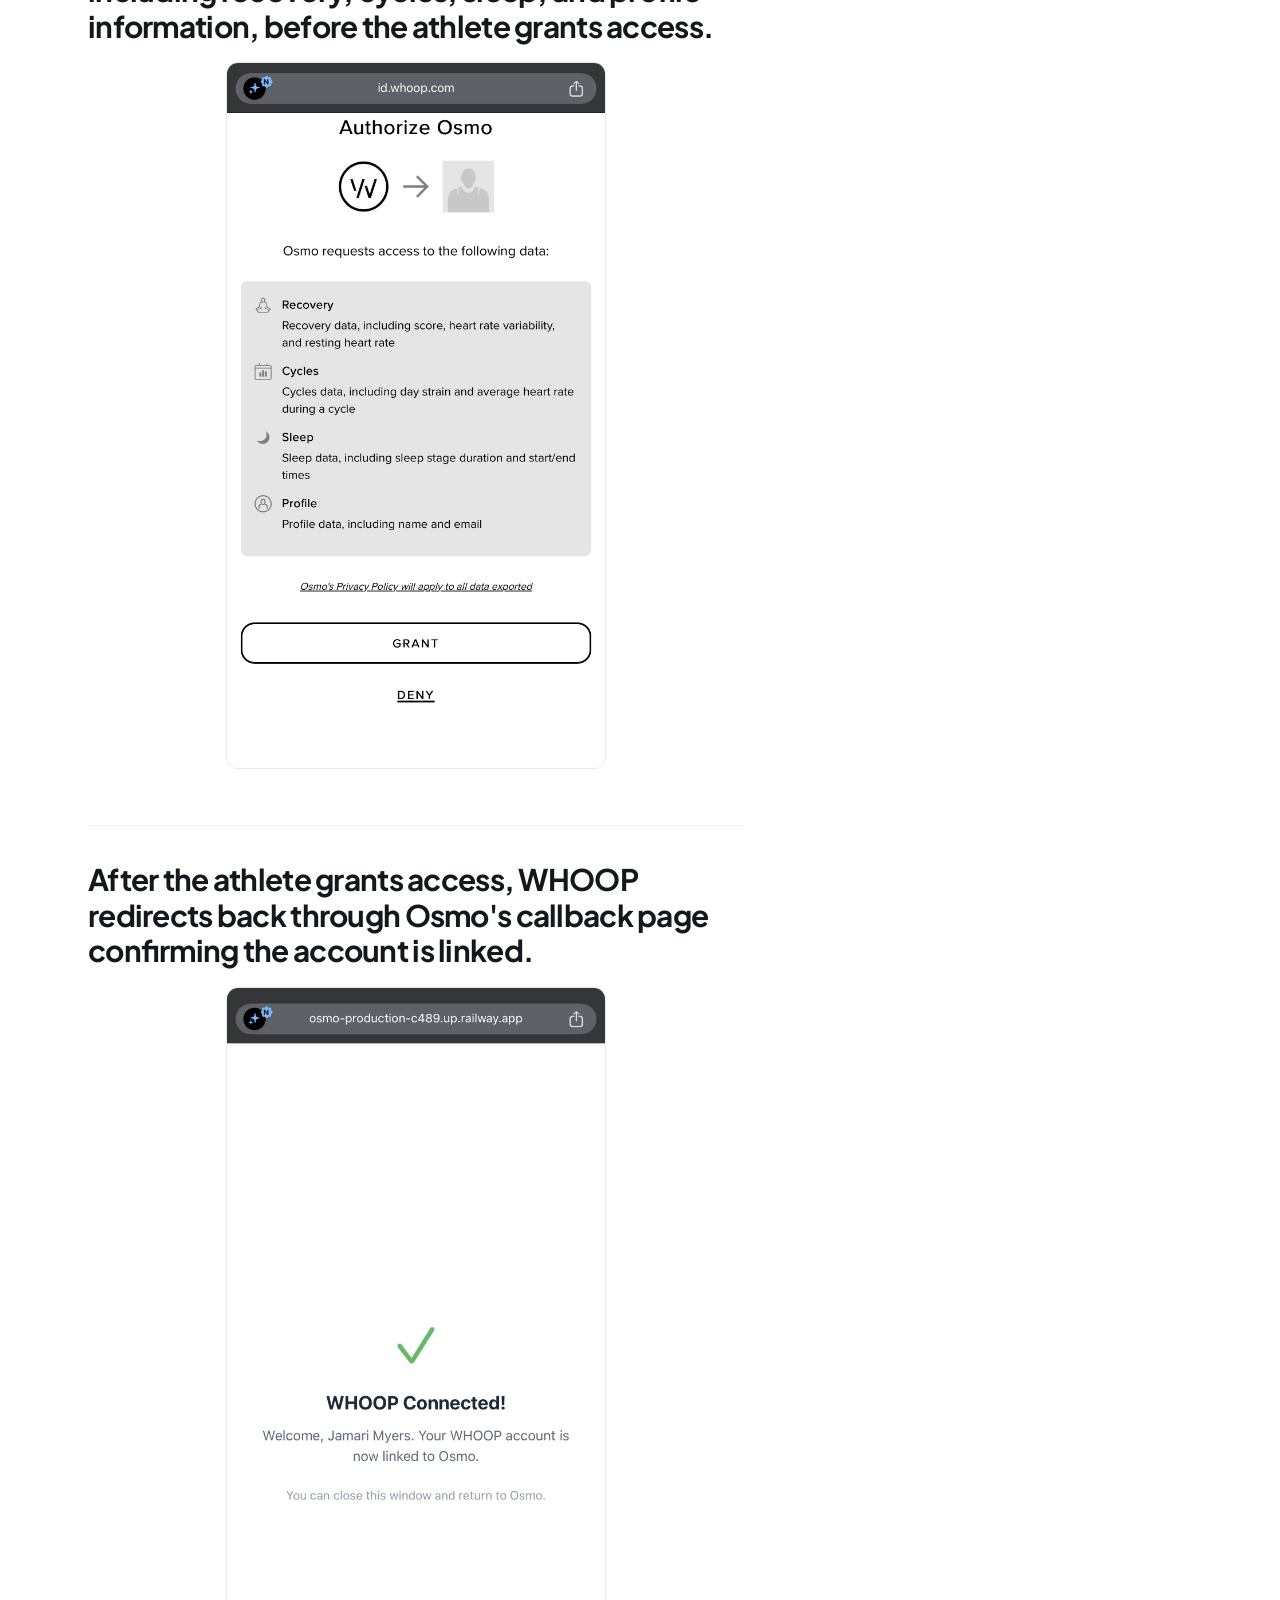
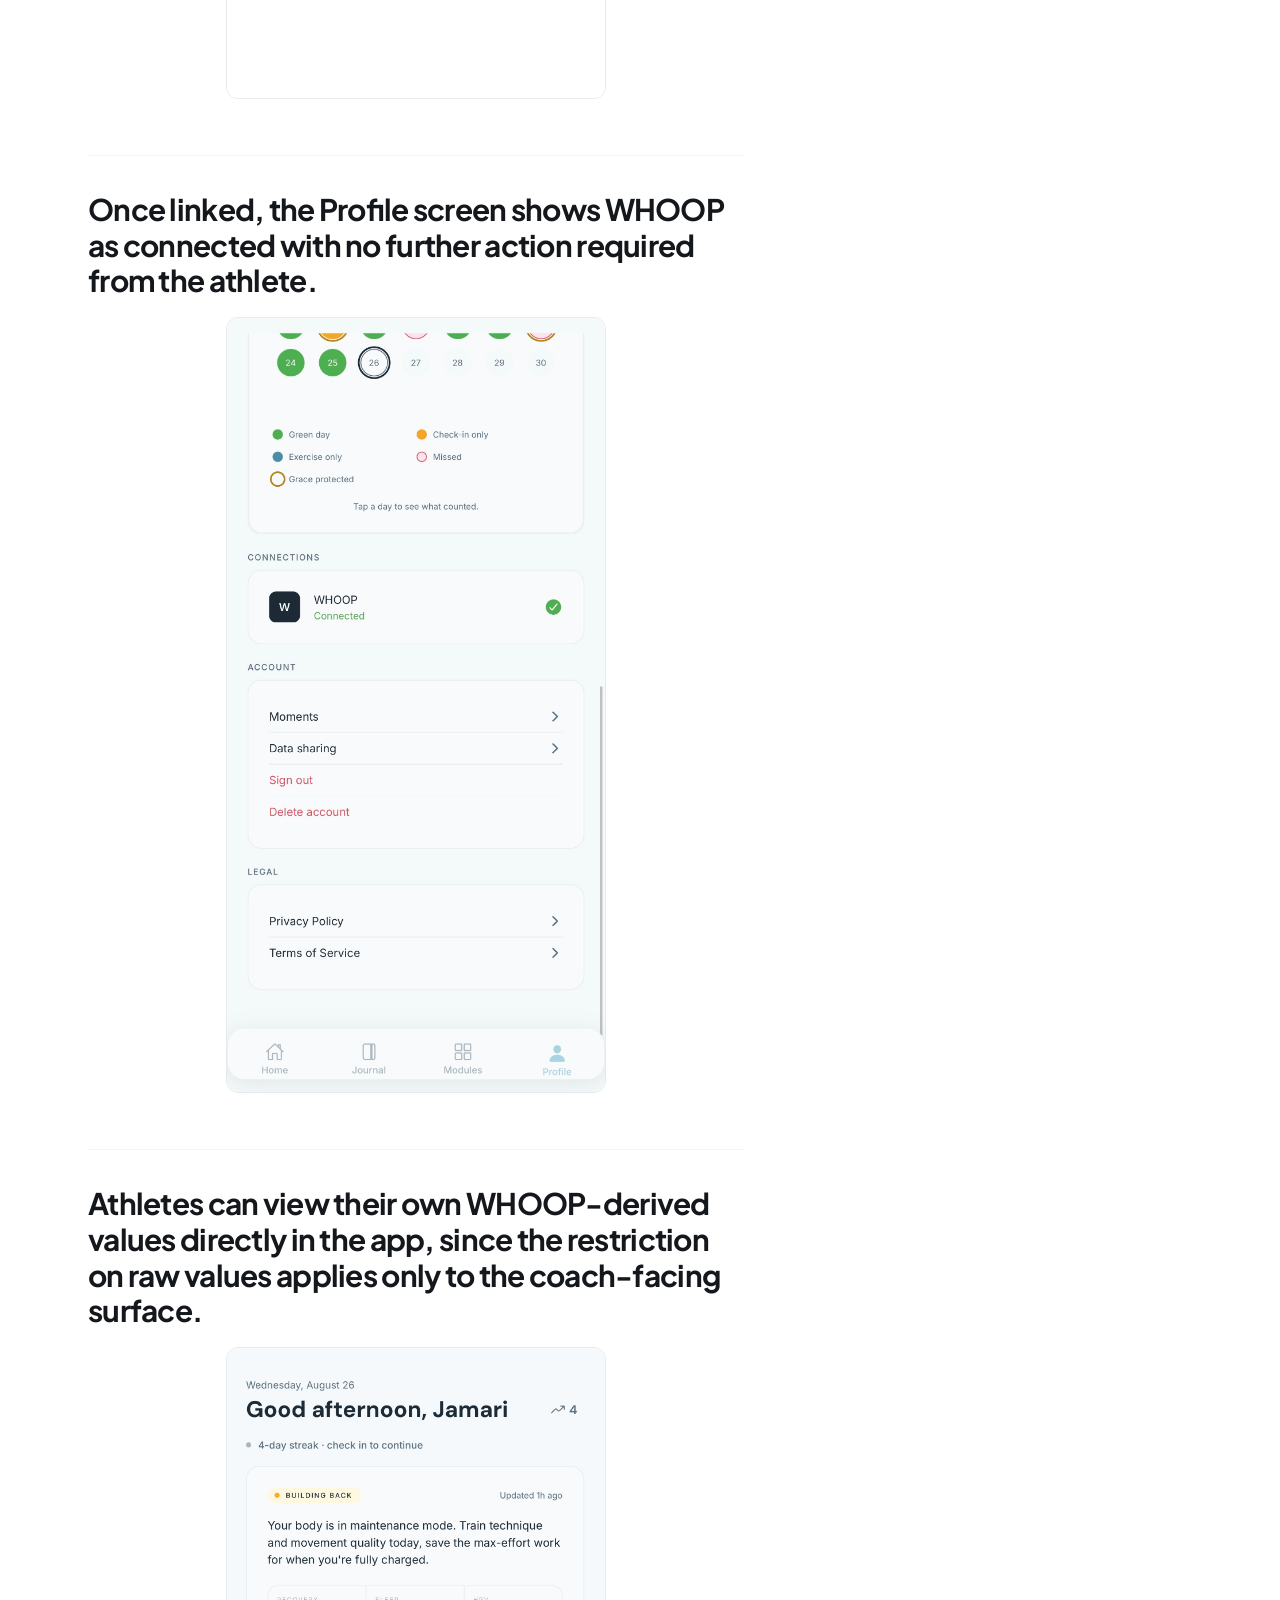
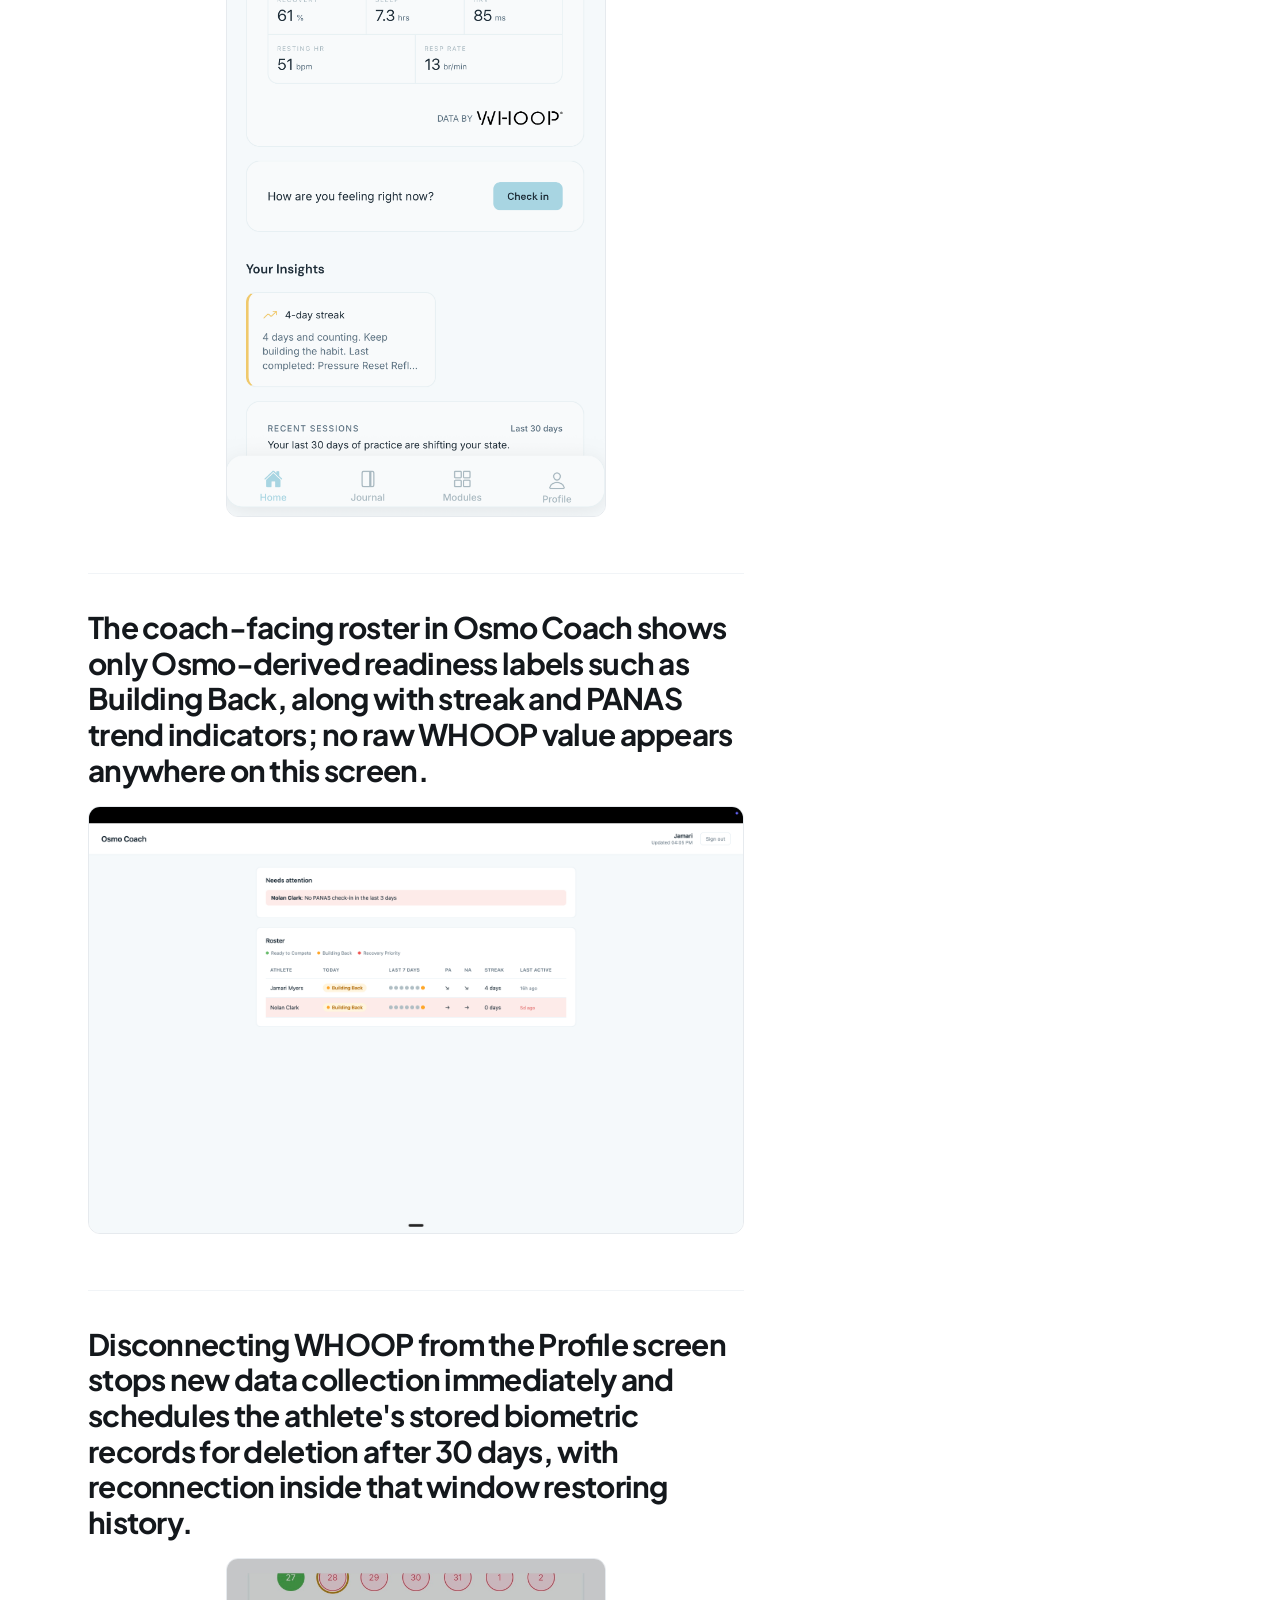
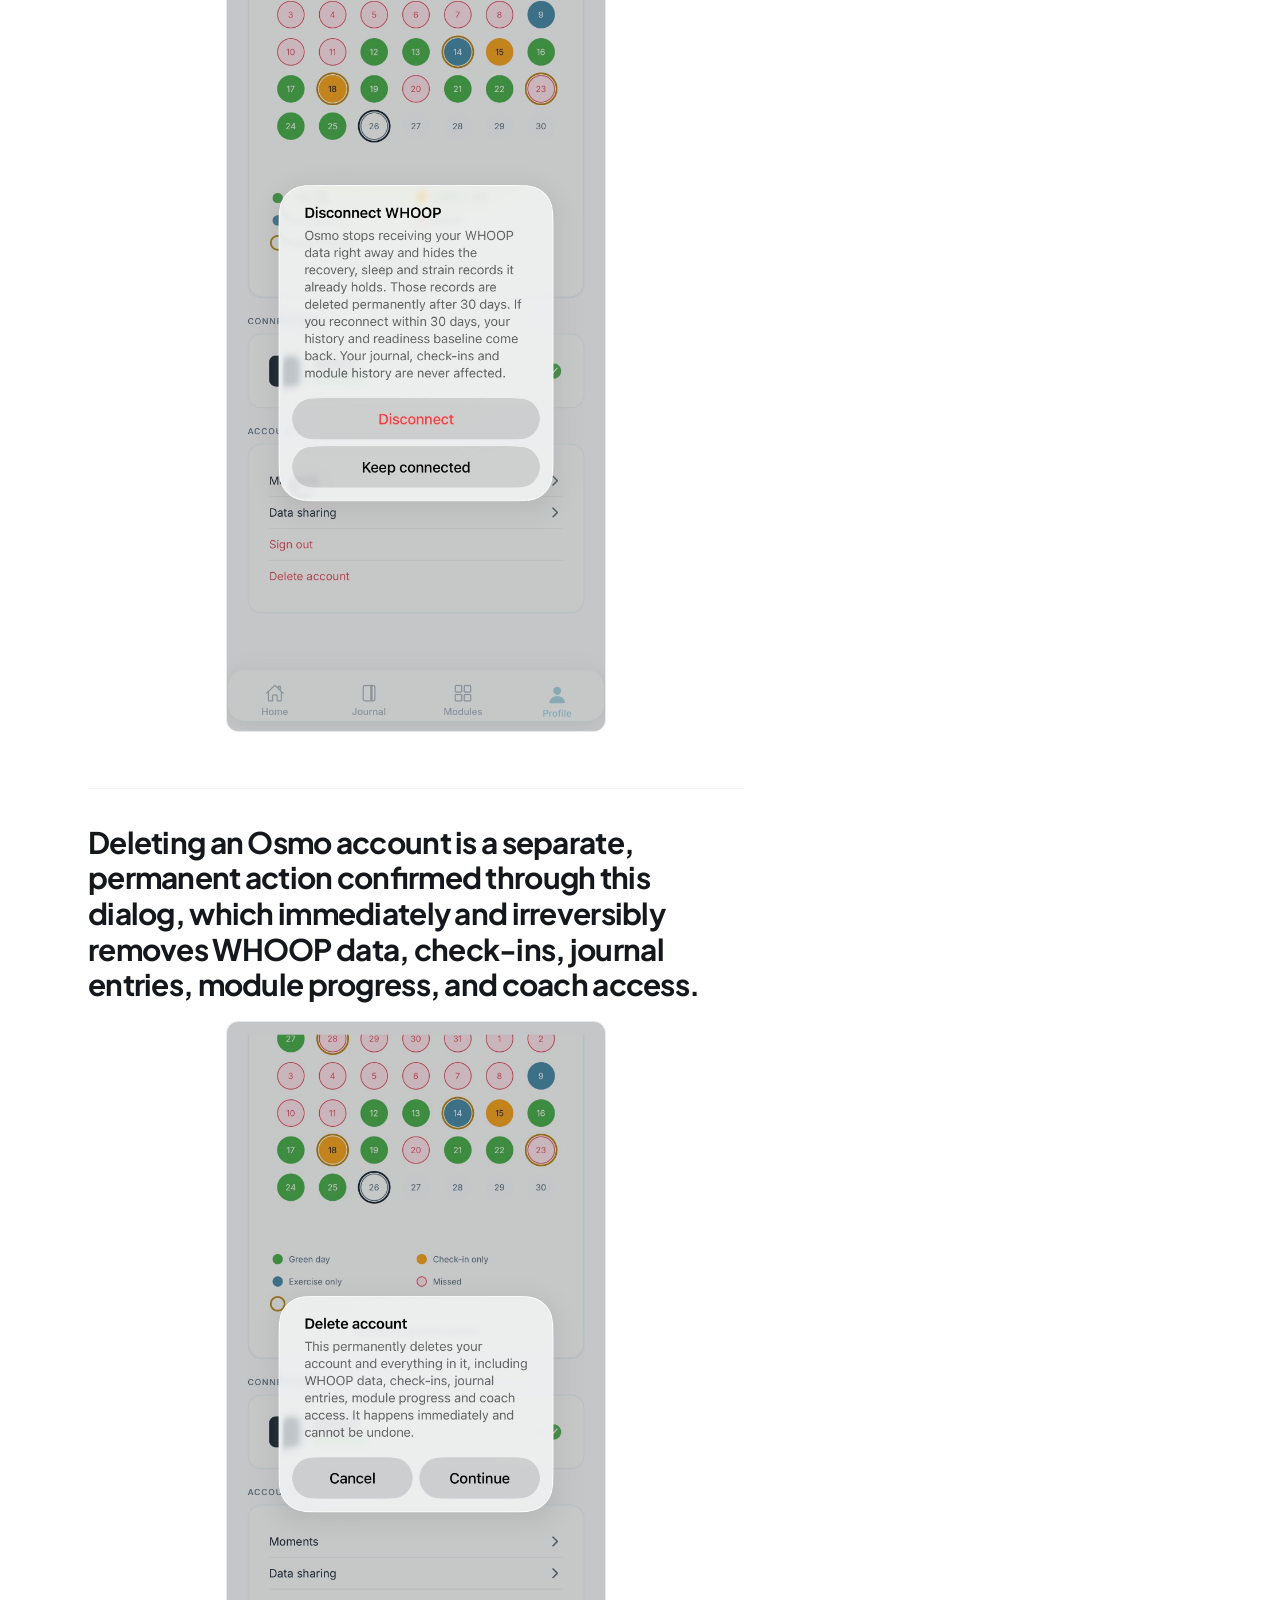
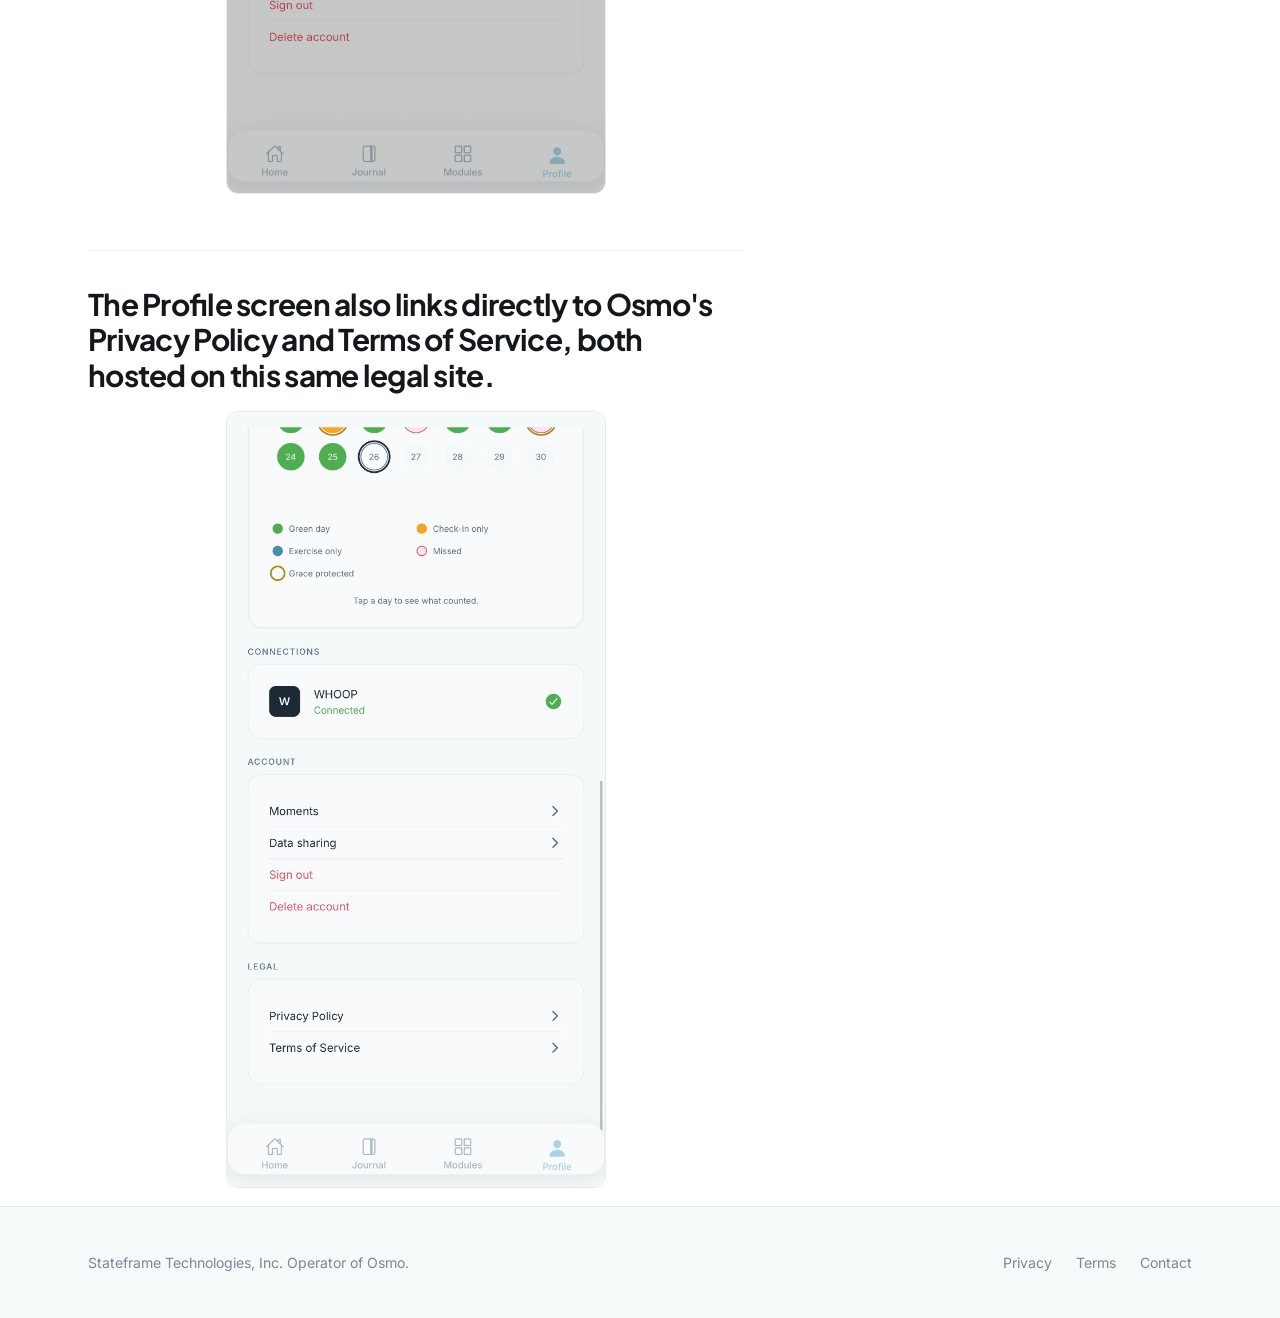
==== commit 6792c1a3: "feat: add product walkthrough video Self-hosted screen recording covering the home screen and briefi" ====
--- a/integration/index.html
+++ b/integration/index.html
@@ -40,7 +40,7 @@
 
     <section>
       <h2>Product Walkthrough</h2>
-      <!-- Screen recording, self-hosted. Drop the compressed file in at integration/video.mp4 (H.264 MP4) and this plays with no other change. -->
+      <p>This recording covers the home screen and daily readiness briefing, trends, a PANAS check-in, the box breathing exercise, the Profile screen, and the WHOOP connection and disconnection flow.</p>
       <div class="video-embed">
         <video controls playsinline preload="metadata">
           <source src="video.mp4" type="video/mp4">
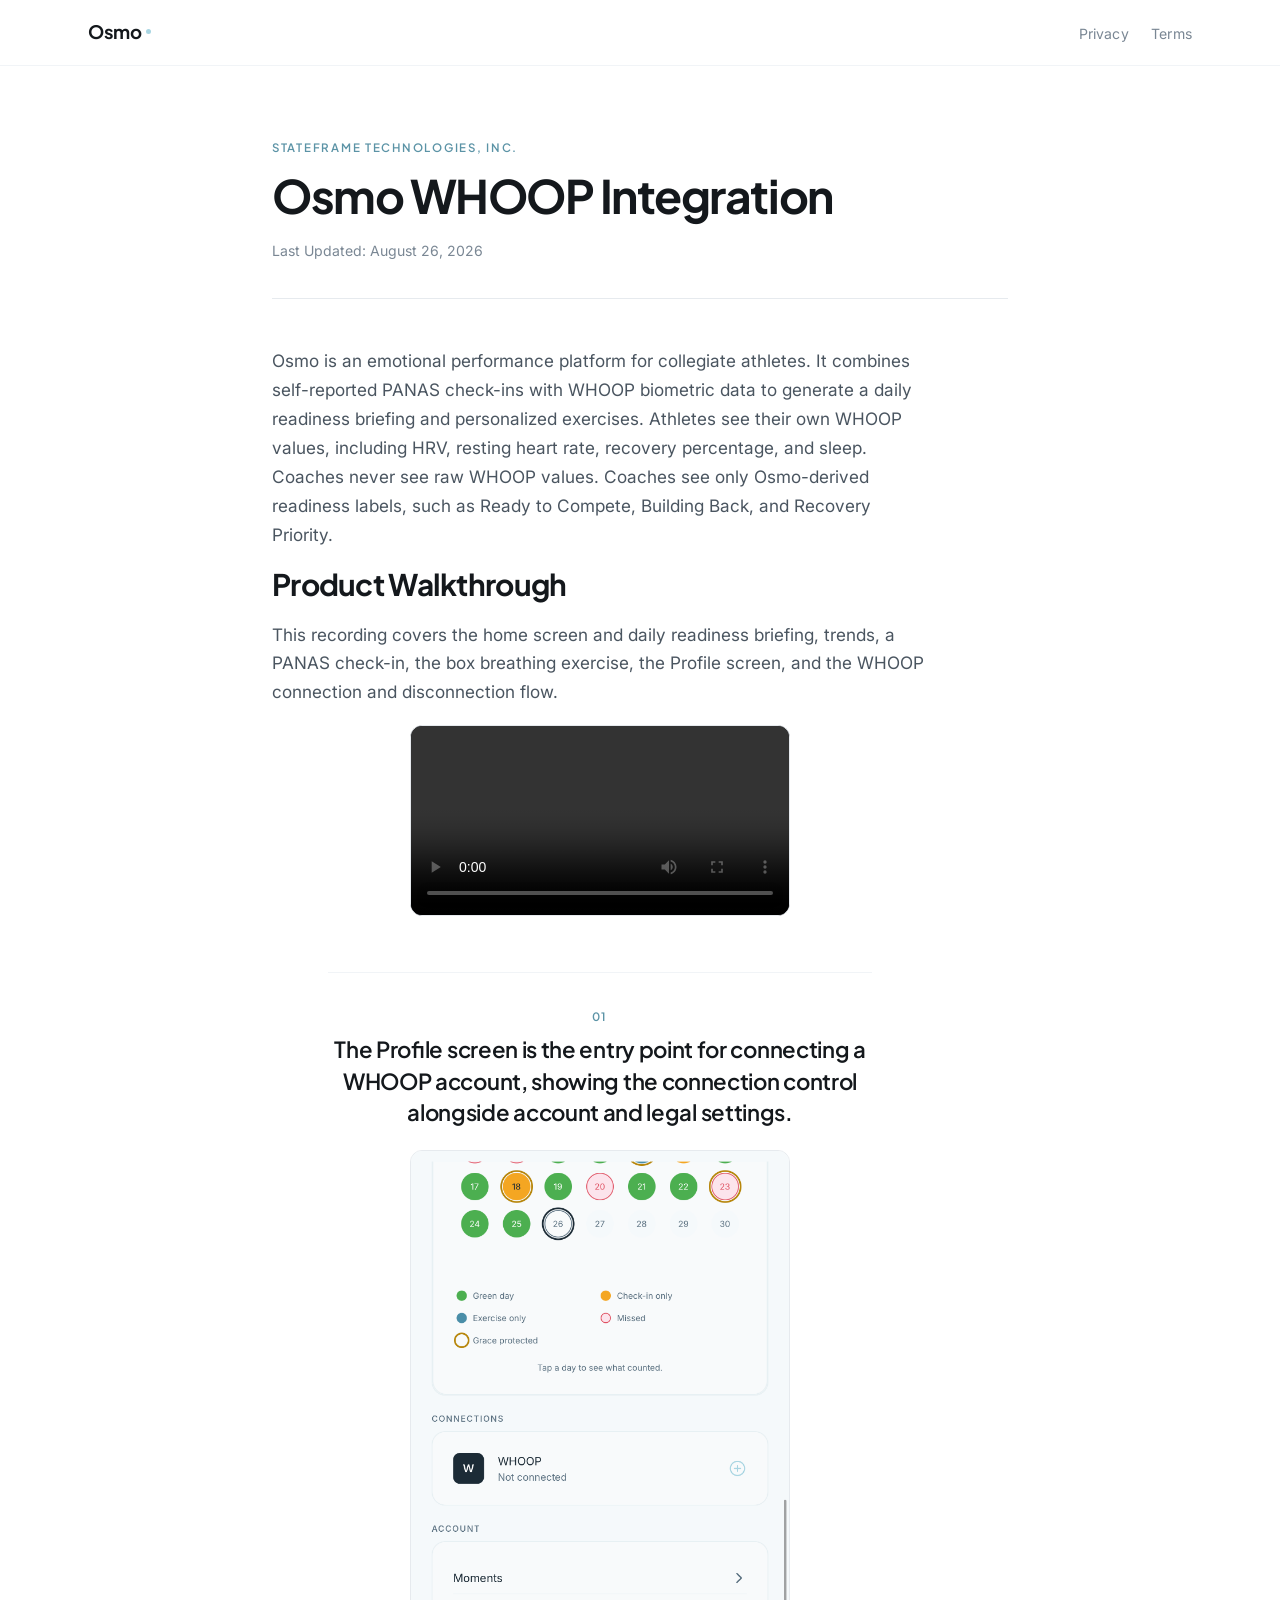
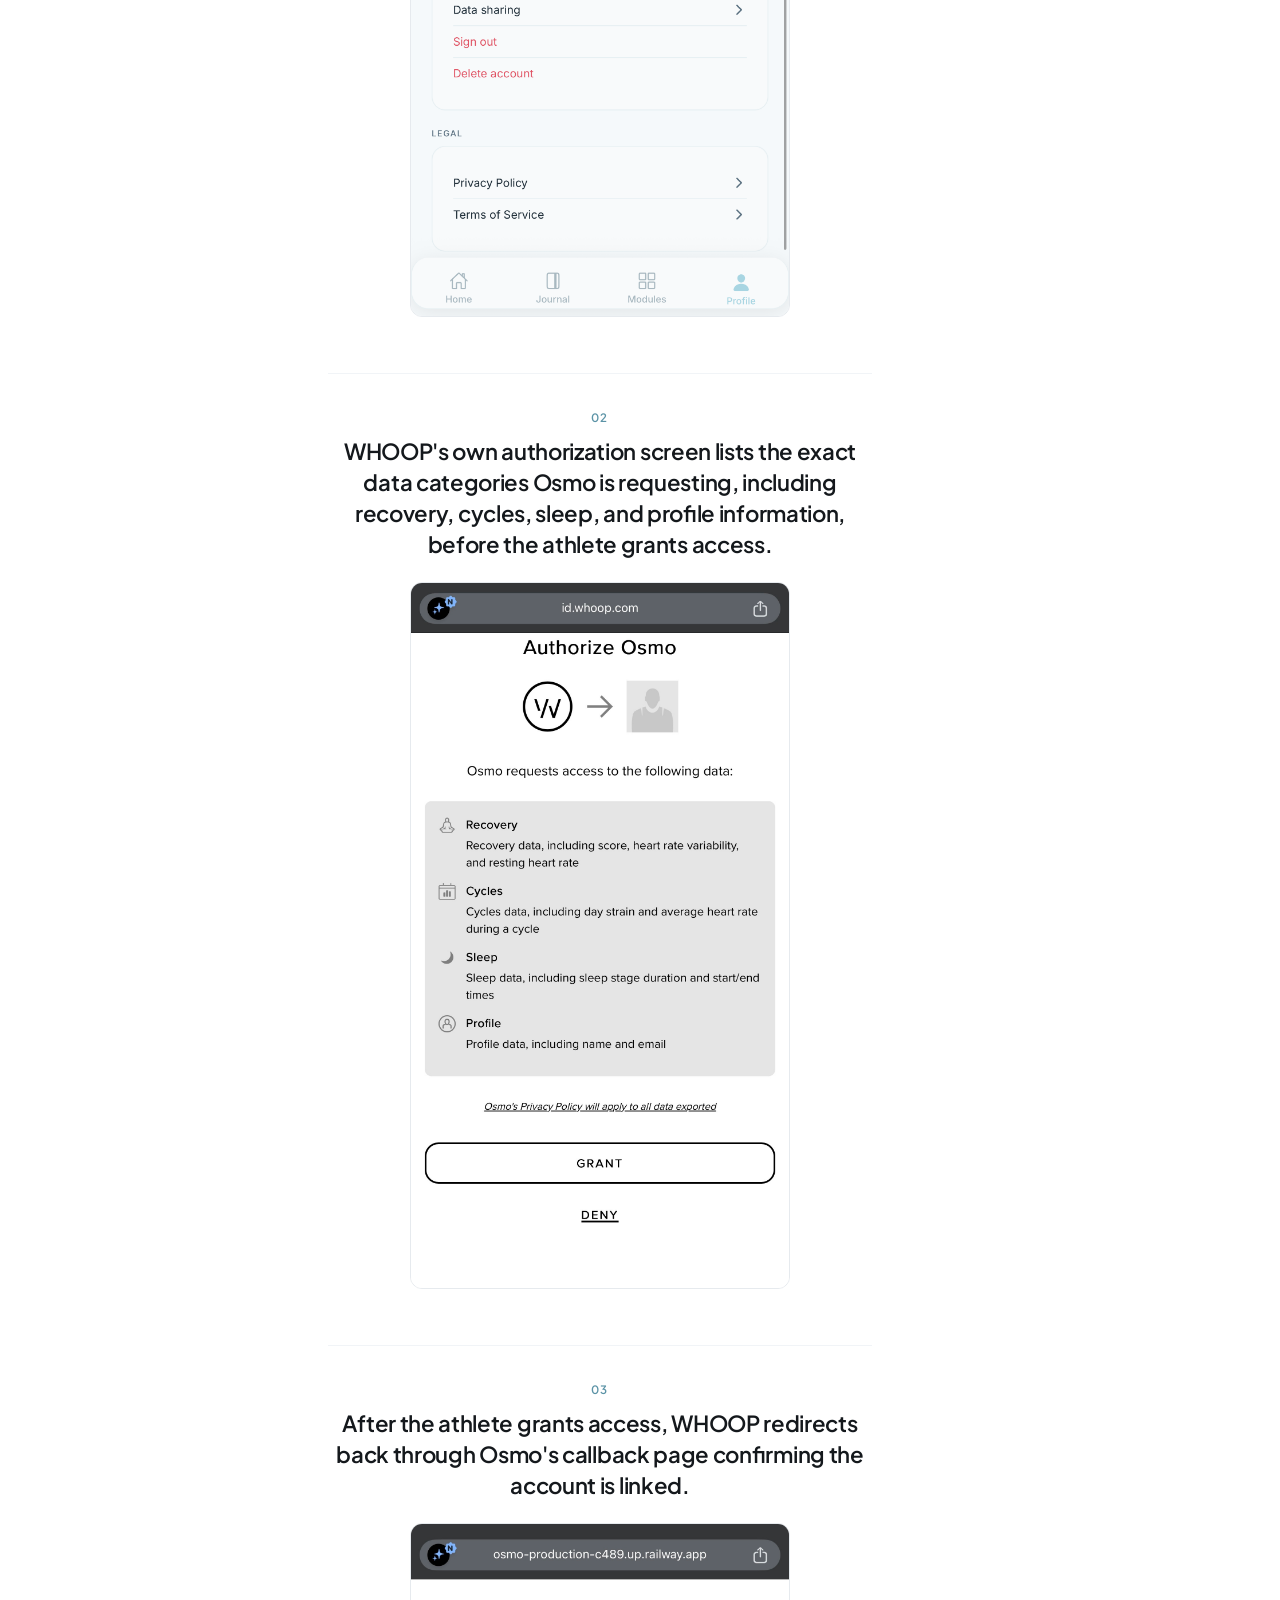
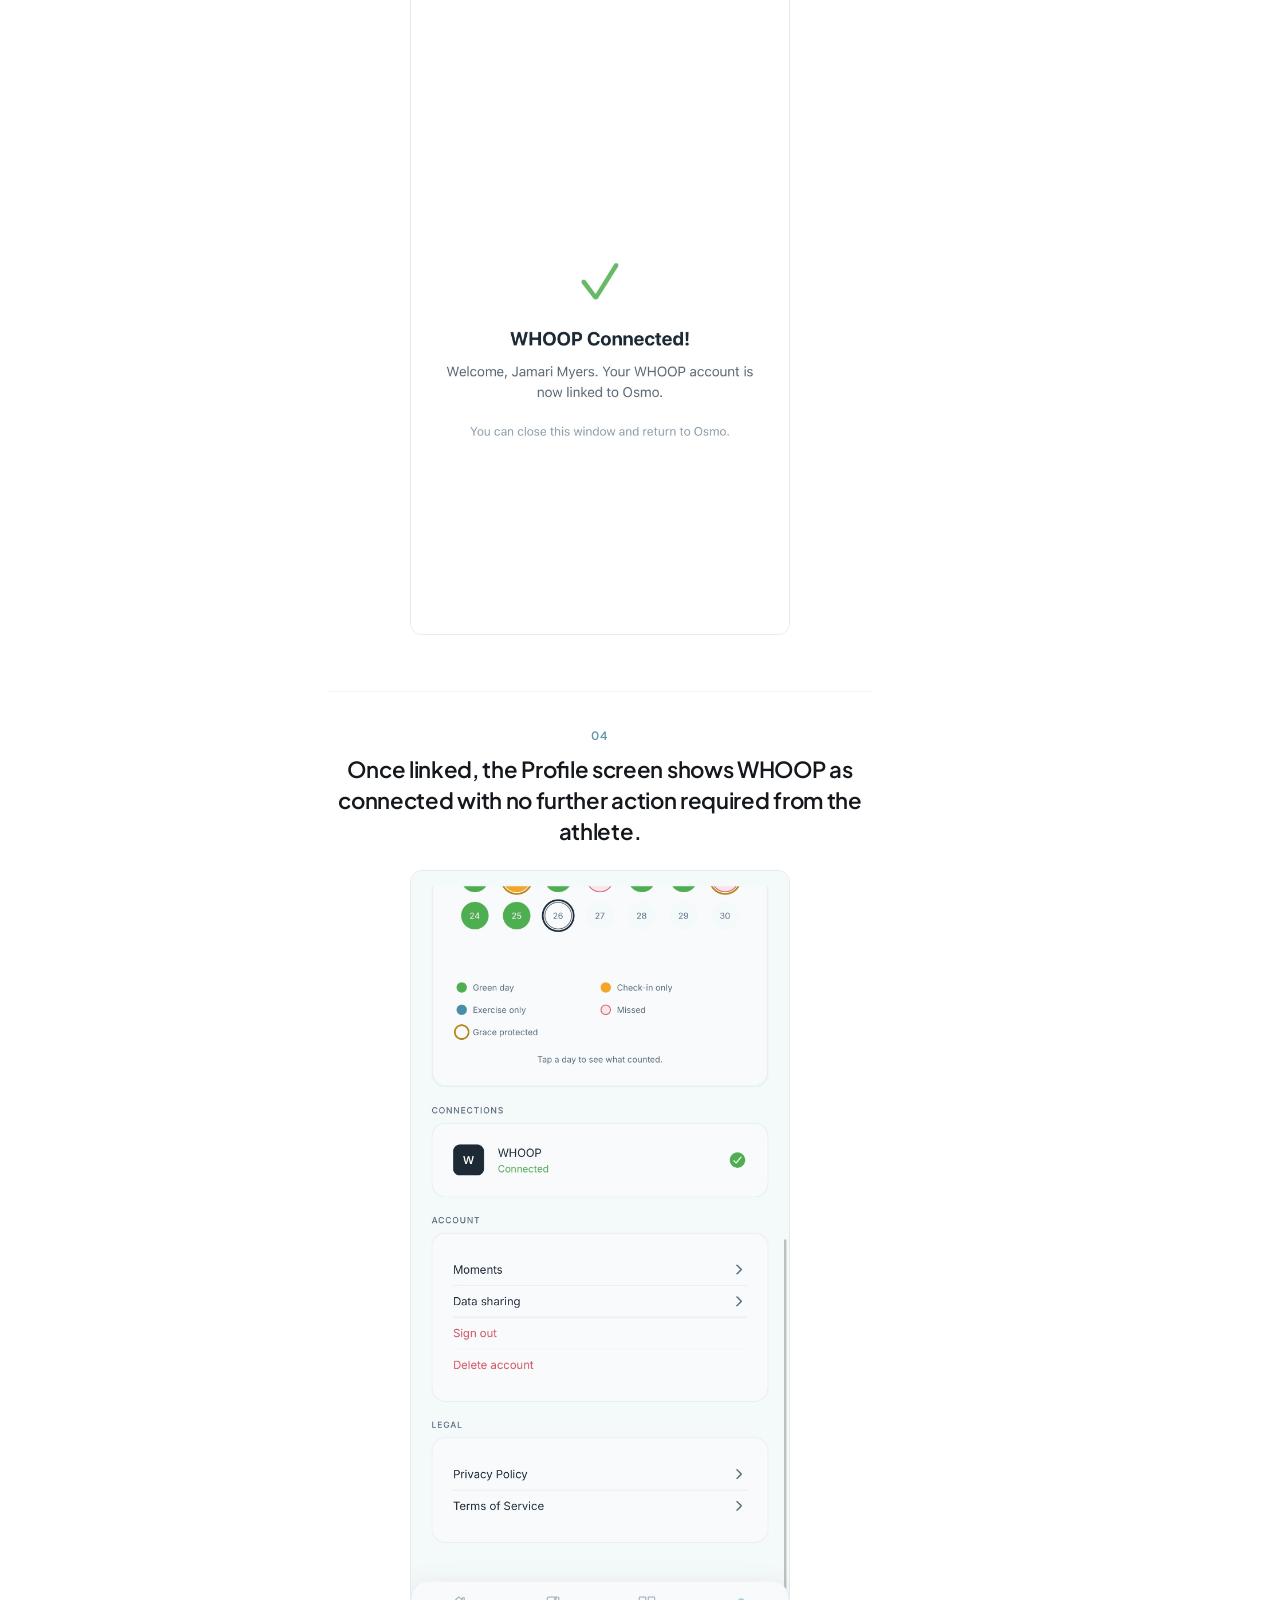
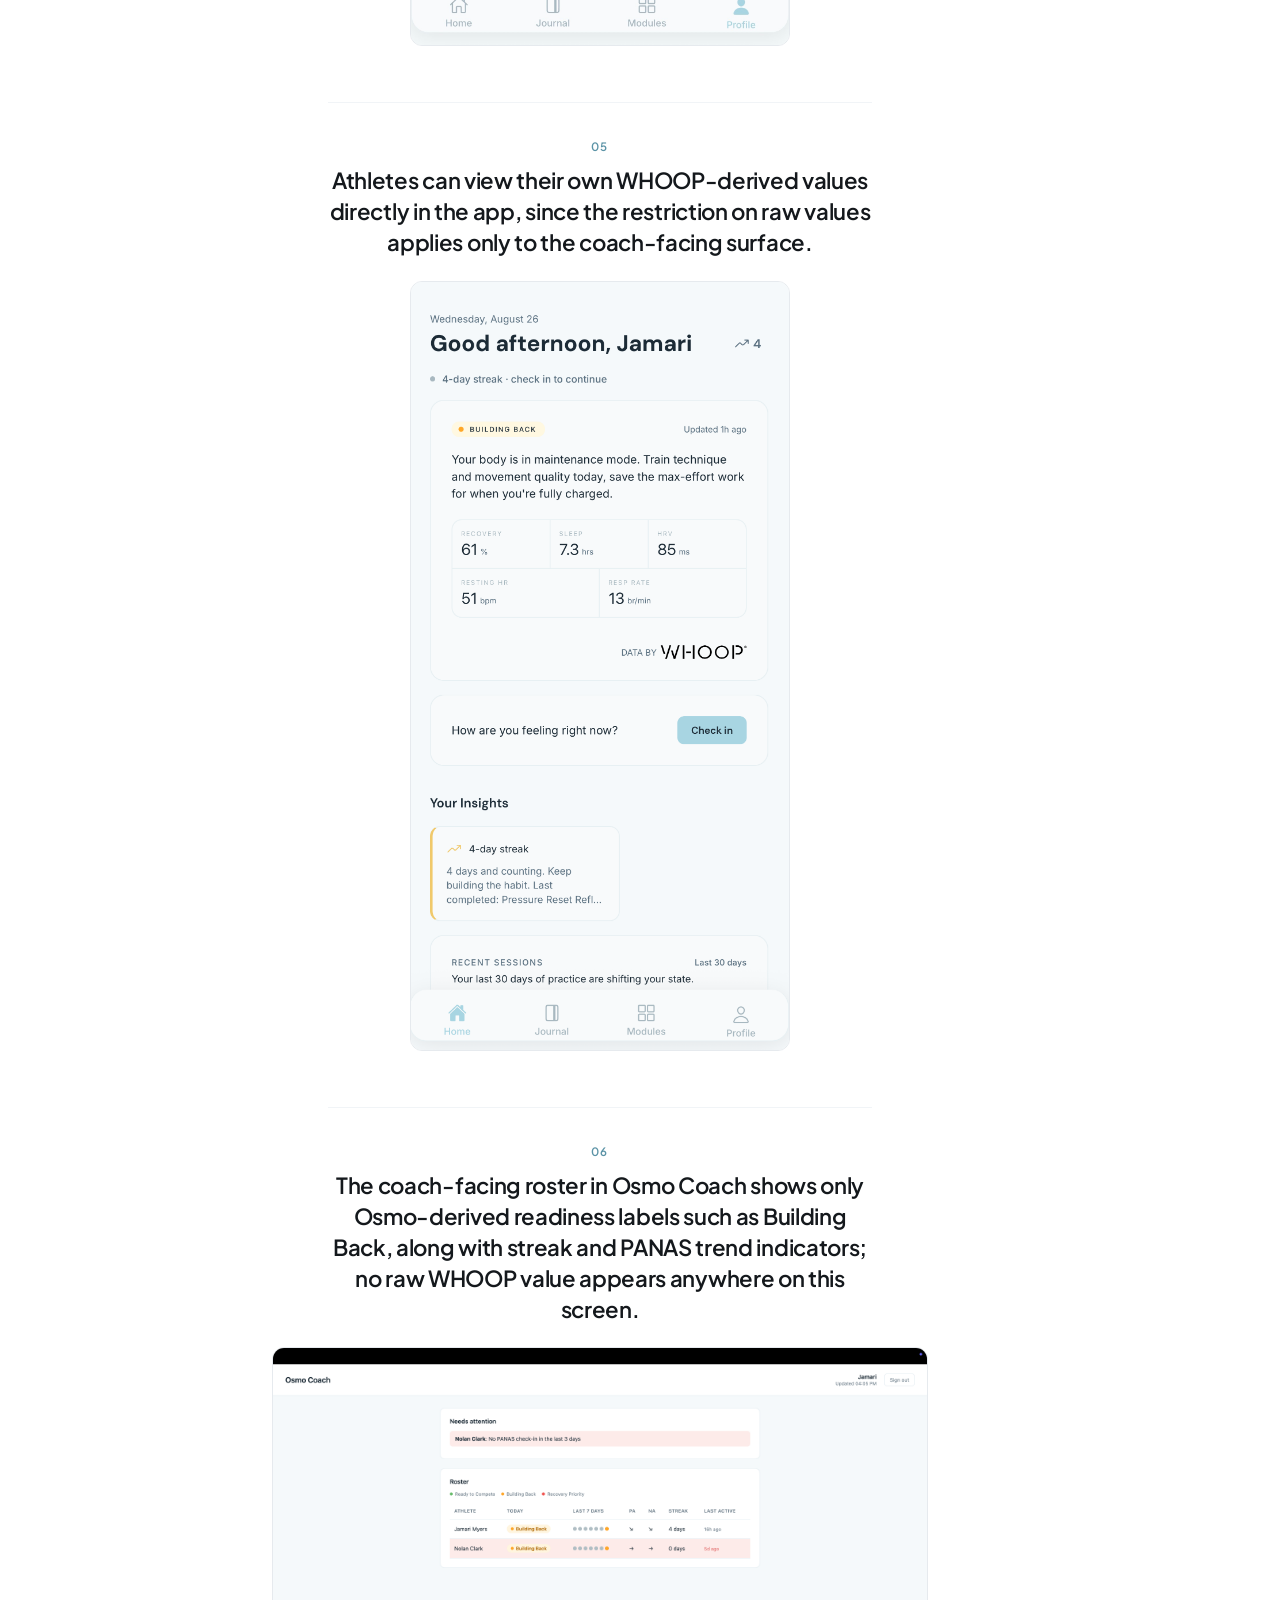
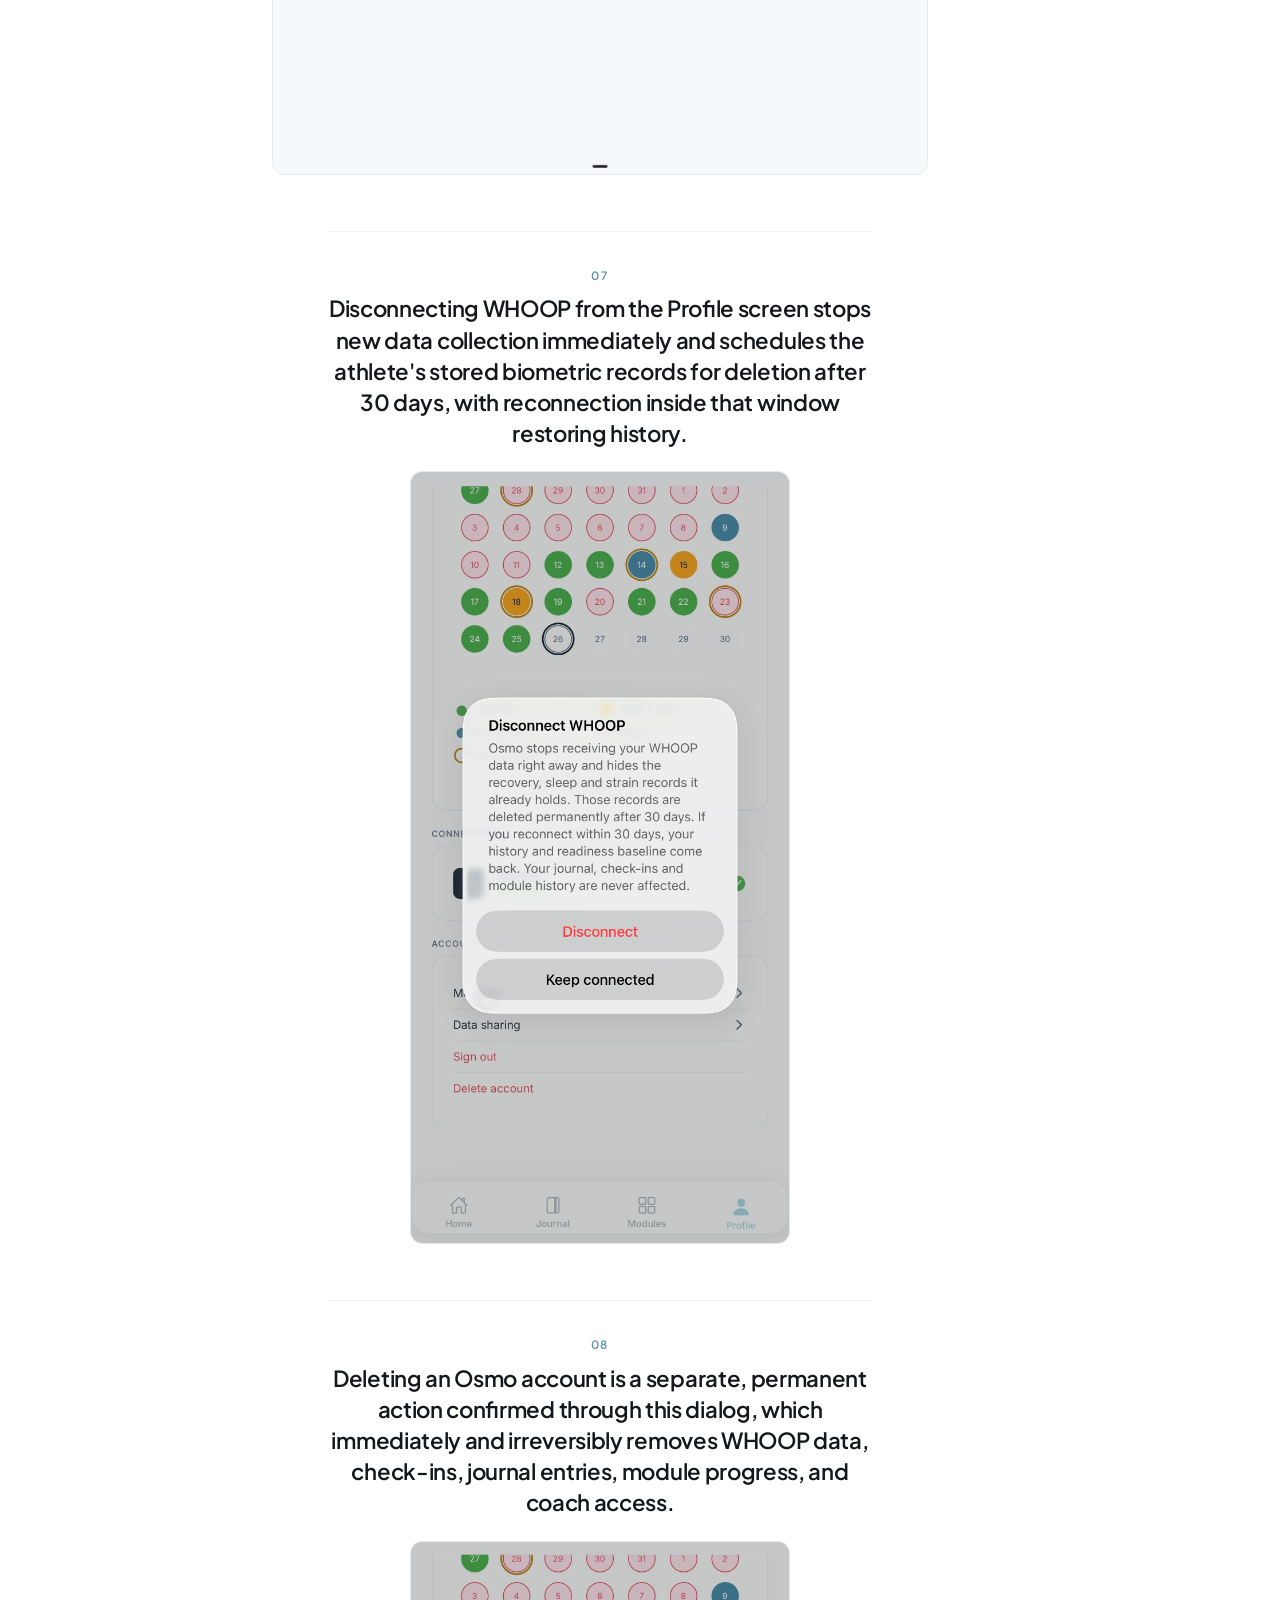
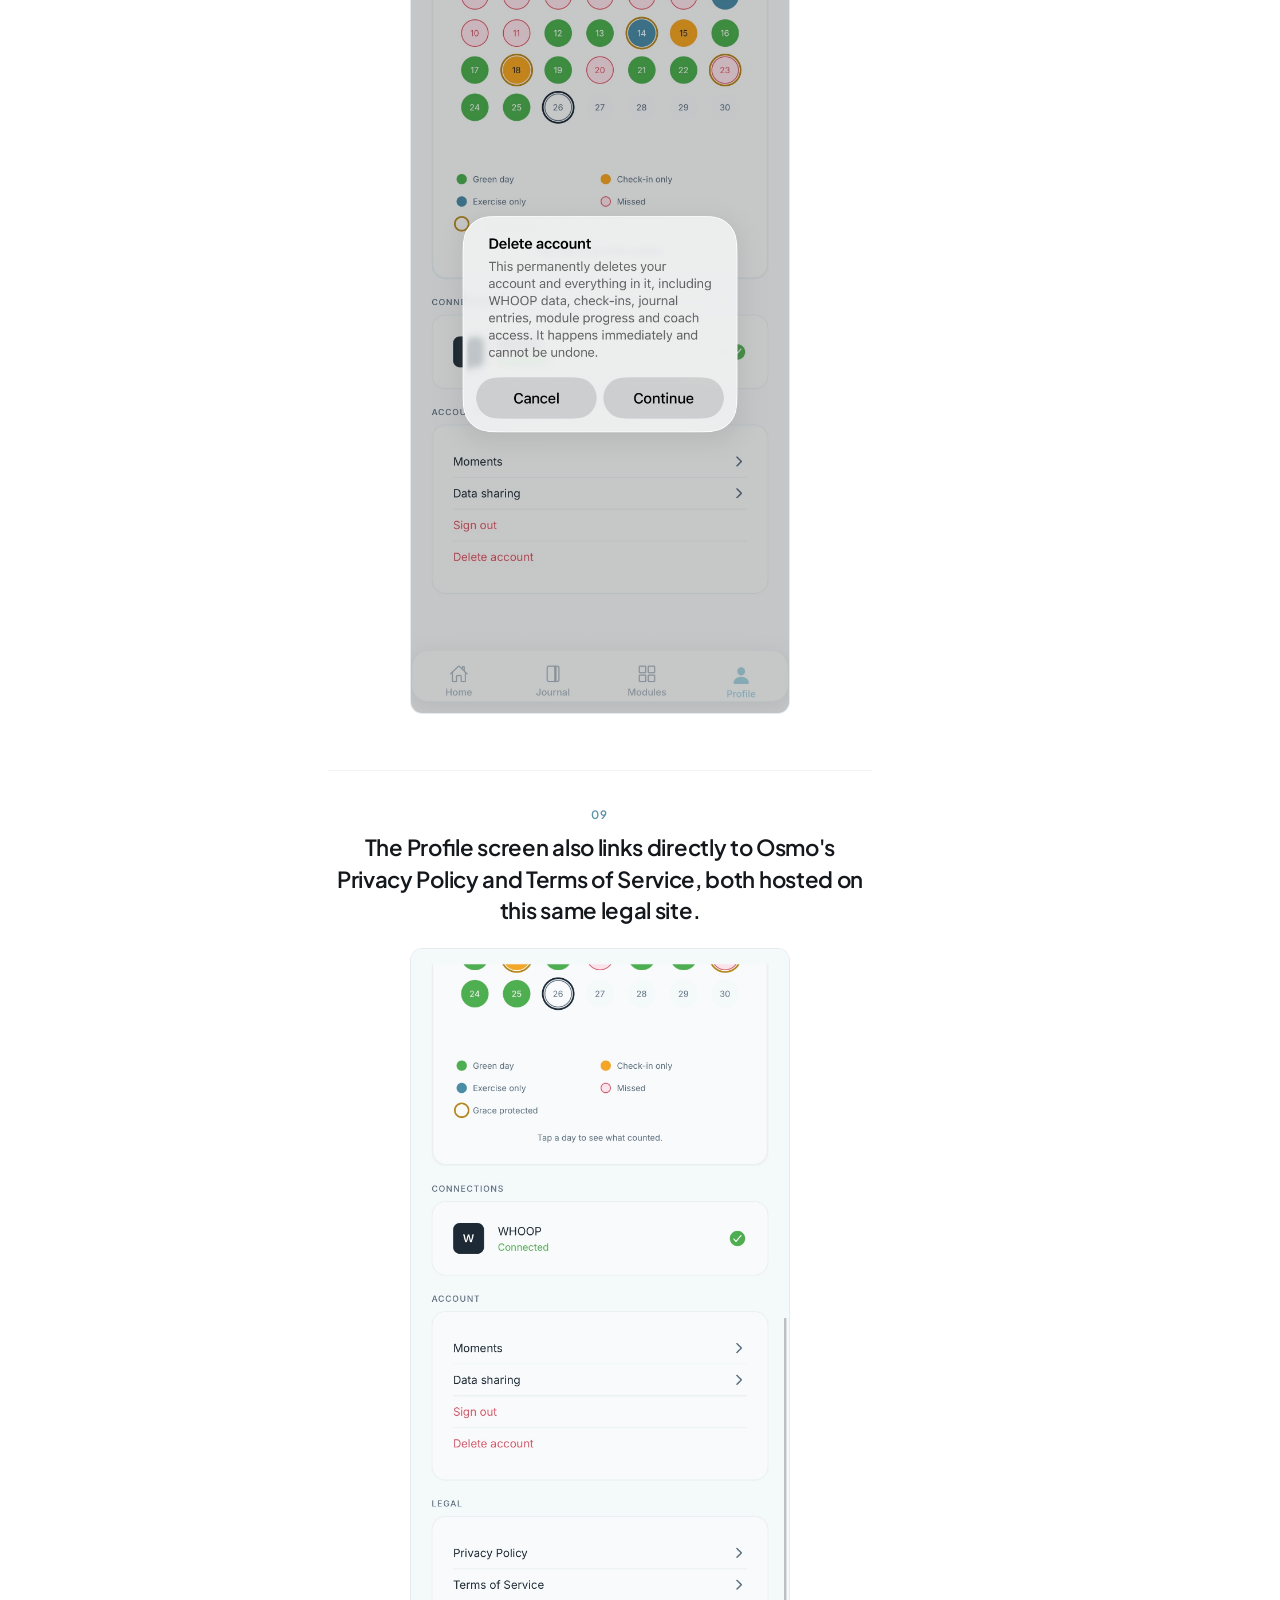
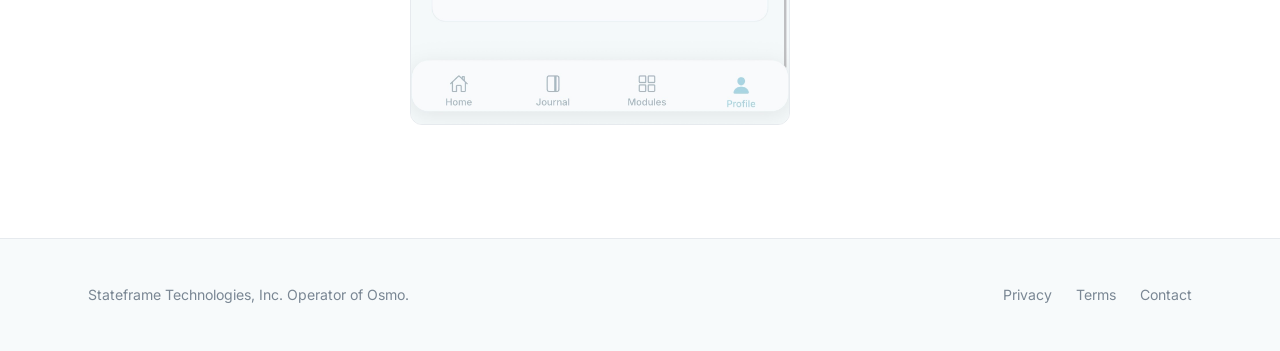
==== commit 3a90c210: "fix: center doc body, size video to its own aspect ratio, fix layout bugs The single-column integrat" ====
--- a/integration/index.html
+++ b/integration/index.html
@@ -26,6 +26,8 @@
 
 <main class="shell">
 
+  <div class="doc-body">
+
   <div class="doc-head">
     <p class="eyebrow">Stateframe Technologies, Inc.</p>
     <h1>Osmo WHOOP Integration</h1>
@@ -49,51 +51,53 @@
     </section>
 
     <section>
-      <h2>The Profile screen is the entry point for connecting a WHOOP account, showing the connection control alongside account and legal settings.</h2>
-      <p class="shot"><img loading="lazy" src="img/01-connect-entry.png" alt="Osmo Profile screen showing the WHOOP connection entry point"></p>
+      <h2 class="shot-caption"><span class="shot-num">01</span>The Profile screen is the entry point for connecting a WHOOP account, showing the connection control alongside account and legal settings.</h2>
+      <p class="shot"><img loading="lazy" src="img/01-connect-entry.png" width="1320" height="2671" alt="Osmo Profile screen showing the WHOOP connection entry point"></p>
     </section>
 
     <section>
-      <h2>WHOOP's own authorization screen lists the exact data categories Osmo is requesting, including recovery, cycles, sleep, and profile information, before the athlete grants access.</h2>
-      <p class="shot"><img loading="lazy" src="img/02-whoop-authorization.jpg" alt="WHOOP authorization consent screen listing requested data categories"></p>
+      <h2 class="shot-caption"><span class="shot-num">02</span>WHOOP's own authorization screen lists the exact data categories Osmo is requesting, including recovery, cycles, sleep, and profile information, before the athlete grants access.</h2>
+      <p class="shot"><img loading="lazy" src="img/02-whoop-authorization.jpg" width="1320" height="2460" alt="WHOOP authorization consent screen listing requested data categories"></p>
     </section>
 
     <section>
-      <h2>After the athlete grants access, WHOOP redirects back through Osmo's callback page confirming the account is linked.</h2>
-      <p class="shot"><img loading="lazy" src="img/03-authorization-confirmed.jpg" alt="WHOOP Connected confirmation page"></p>
+      <h2 class="shot-caption"><span class="shot-num">03</span>After the athlete grants access, WHOOP redirects back through Osmo's callback page confirming the account is linked.</h2>
+      <p class="shot"><img loading="lazy" src="img/03-authorization-confirmed.jpg" width="1320" height="2480" alt="WHOOP Connected confirmation page"></p>
     </section>
 
     <section>
-      <h2>Once linked, the Profile screen shows WHOOP as connected with no further action required from the athlete.</h2>
-      <p class="shot"><img loading="lazy" src="img/04-connected-state.jpg" alt="Osmo Profile screen showing WHOOP connected state"></p>
+      <h2 class="shot-caption"><span class="shot-num">04</span>Once linked, the Profile screen shows WHOOP as connected with no further action required from the athlete.</h2>
+      <p class="shot"><img loading="lazy" src="img/04-connected-state.jpg" width="1320" height="2705" alt="Osmo Profile screen showing WHOOP connected state"></p>
     </section>
 
     <section>
-      <h2>Athletes can view their own WHOOP-derived values directly in the app, since the restriction on raw values applies only to the coach-facing surface.</h2>
-      <p class="shot"><img loading="lazy" src="img/05-athlete-data.png" alt="Athlete view of their own WHOOP-derived data in Osmo"></p>
+      <h2 class="shot-caption"><span class="shot-num">05</span>Athletes can view their own WHOOP-derived values directly in the app, since the restriction on raw values applies only to the coach-facing surface.</h2>
+      <p class="shot"><img loading="lazy" src="img/05-athlete-data.png" width="1314" height="2671" alt="Athlete view of their own WHOOP-derived data in Osmo"></p>
     </section>
 
     <section>
-      <h2>The coach-facing roster in Osmo Coach shows only Osmo-derived readiness labels such as Building Back, along with streak and PANAS trend indicators; no raw WHOOP value appears anywhere on this screen.</h2>
-      <p class="shot shot--wide"><img loading="lazy" src="img/06-coach-roster.png" alt="Osmo Coach roster showing only Osmo-derived readiness labels, no raw WHOOP values"></p>
+      <h2 class="shot-caption"><span class="shot-num">06</span>The coach-facing roster in Osmo Coach shows only Osmo-derived readiness labels such as Building Back, along with streak and PANAS trend indicators; no raw WHOOP value appears anywhere on this screen.</h2>
+      <p class="shot shot--wide"><img loading="lazy" src="img/06-coach-roster.png" width="3420" height="2224" alt="Osmo Coach roster showing only Osmo-derived readiness labels, no raw WHOOP values"></p>
     </section>
 
     <section>
-      <h2>Disconnecting WHOOP from the Profile screen stops new data collection immediately and schedules the athlete's stored biometric records for deletion after 30 days, with reconnection inside that window restoring history.</h2>
-      <p class="shot"><img loading="lazy" src="img/07-disconnect-flow.jpg" alt="Disconnect WHOOP confirmation dialog"></p>
+      <h2 class="shot-caption"><span class="shot-num">07</span>Disconnecting WHOOP from the Profile screen stops new data collection immediately and schedules the athlete's stored biometric records for deletion after 30 days, with reconnection inside that window restoring history.</h2>
+      <p class="shot"><img loading="lazy" src="img/07-disconnect-flow.jpg" width="1320" height="2693" alt="Disconnect WHOOP confirmation dialog"></p>
     </section>
 
     <section>
-      <h2>Deleting an Osmo account is a separate, permanent action confirmed through this dialog, which immediately and irreversibly removes WHOOP data, check-ins, journal entries, module progress, and coach access.</h2>
-      <p class="shot"><img loading="lazy" src="img/08-account-deletion.jpg" alt="Delete account confirmation dialog"></p>
+      <h2 class="shot-caption"><span class="shot-num">08</span>Deleting an Osmo account is a separate, permanent action confirmed through this dialog, which immediately and irreversibly removes WHOOP data, check-ins, journal entries, module progress, and coach access.</h2>
+      <p class="shot"><img loading="lazy" src="img/08-account-deletion.jpg" width="1320" height="2692" alt="Delete account confirmation dialog"></p>
     </section>
 
     <section>
-      <h2>The Profile screen also links directly to Osmo's Privacy Policy and Terms of Service, both hosted on this same legal site.</h2>
-      <p class="shot"><img loading="lazy" src="img/09-legal-access.jpg" alt="Osmo Profile screen showing links to Privacy Policy and Terms of Service"></p>
+      <h2 class="shot-caption"><span class="shot-num">09</span>The Profile screen also links directly to Osmo's Privacy Policy and Terms of Service, both hosted on this same legal site.</h2>
+      <p class="shot"><img loading="lazy" src="img/09-legal-access.jpg" width="1320" height="2705" alt="Osmo Profile screen showing links to Privacy Policy and Terms of Service"></p>
     </section>
 
   </article>
+
+  </div>
 </main>
 
 <footer class="foot">
--- a/assets/legal.css
+++ b/assets/legal.css
@@ -362,28 +362,29 @@
 
 .card p { margin: 0; color: var(--ink-mute); font-size: var(--step--1); line-height: 1.6; }
 
-/* ---------- Responsive video embed ---------- */
+/* ---------- Single-column doc body (no TOC sidebar) ---------- */
+
+.doc-body {
+  max-width: 46rem;
+  margin: 0 auto;
+  padding-bottom: 6rem;
+}
+
+/* ---------- Video embed (sized to its own aspect ratio, not forced 16:9) ---------- */
 
 .video-embed {
-  position: relative;
-  width: 100%;
-  padding-top: 56.25%;
+  max-width: 380px;
+  margin: 0 auto 1.5rem;
   border-radius: 12px;
   overflow: hidden;
-  background: var(--wash);
   border: 1px solid var(--rule);
-  margin: 0 0 1.5rem;
-}
-
-.video-embed iframe,
+  background: var(--ink);
+}
+
 .video-embed video {
-  position: absolute;
-  inset: 0;
+  display: block;
   width: 100%;
-  height: 100%;
-  border: 0;
-  background: var(--ink);
-  object-fit: contain;
+  height: auto;
 }
 
 /* ---------- Screenshot figures ---------- */
@@ -399,12 +400,37 @@
   max-width: 380px;
   width: 100%;
   height: auto;
+  background: var(--wash);
   border: 1px solid var(--rule);
   border-radius: 12px;
 }
 
 .shot--wide img {
   max-width: 100%;
+}
+
+/* Numbered caption used above each walkthrough screenshot */
+.prose h2.shot-caption {
+  font-family: 'Plus Jakarta Sans', 'Inter', sans-serif;
+  font-size: var(--step-1);
+  font-weight: 600;
+  line-height: 1.4;
+  letter-spacing: -0.014em;
+  max-width: 34ch;
+  margin-left: auto;
+  margin-right: auto;
+  margin-bottom: 1.4rem;
+  text-align: center;
+}
+
+.shot-num {
+  display: block;
+  font-size: 0.72rem;
+  font-weight: 600;
+  letter-spacing: 0.15em;
+  text-transform: uppercase;
+  color: var(--accent-deep);
+  margin-bottom: 0.6rem;
 }
 
 @media (prefers-reduced-motion: reduce) {
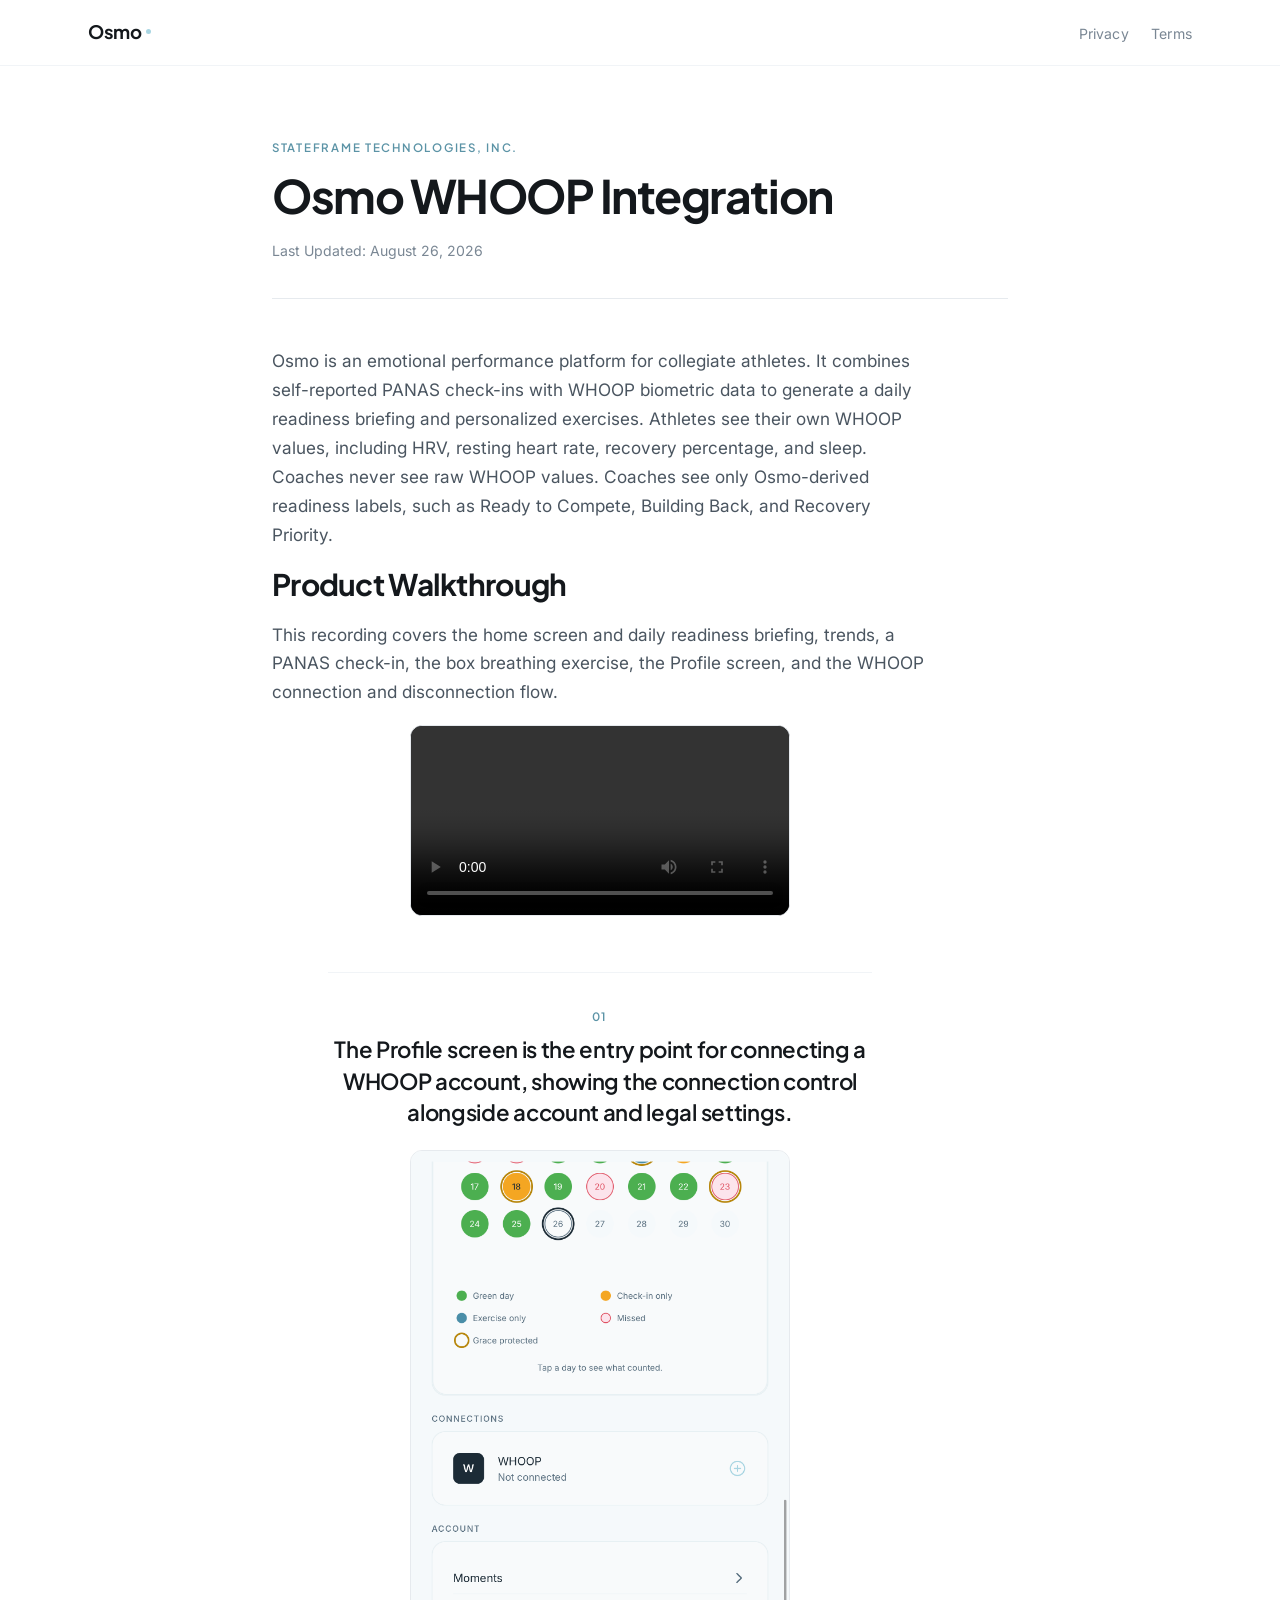
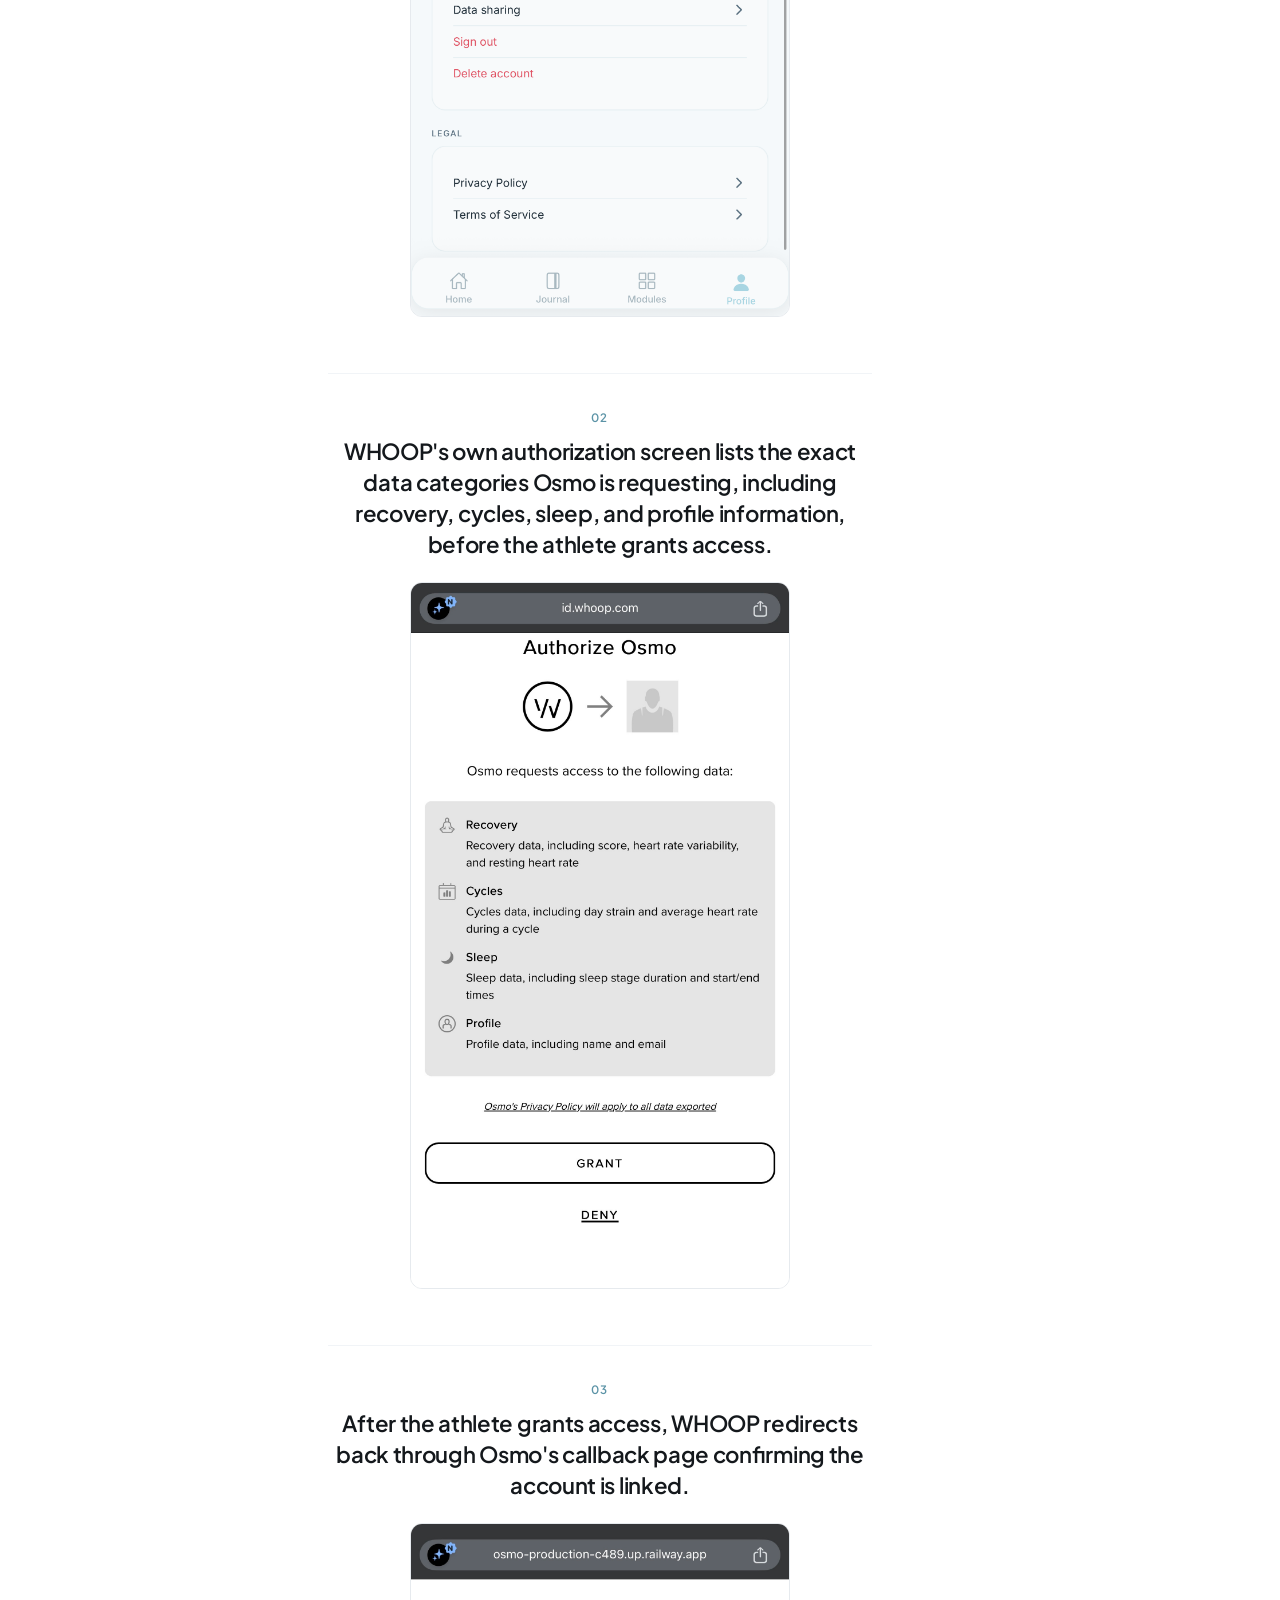
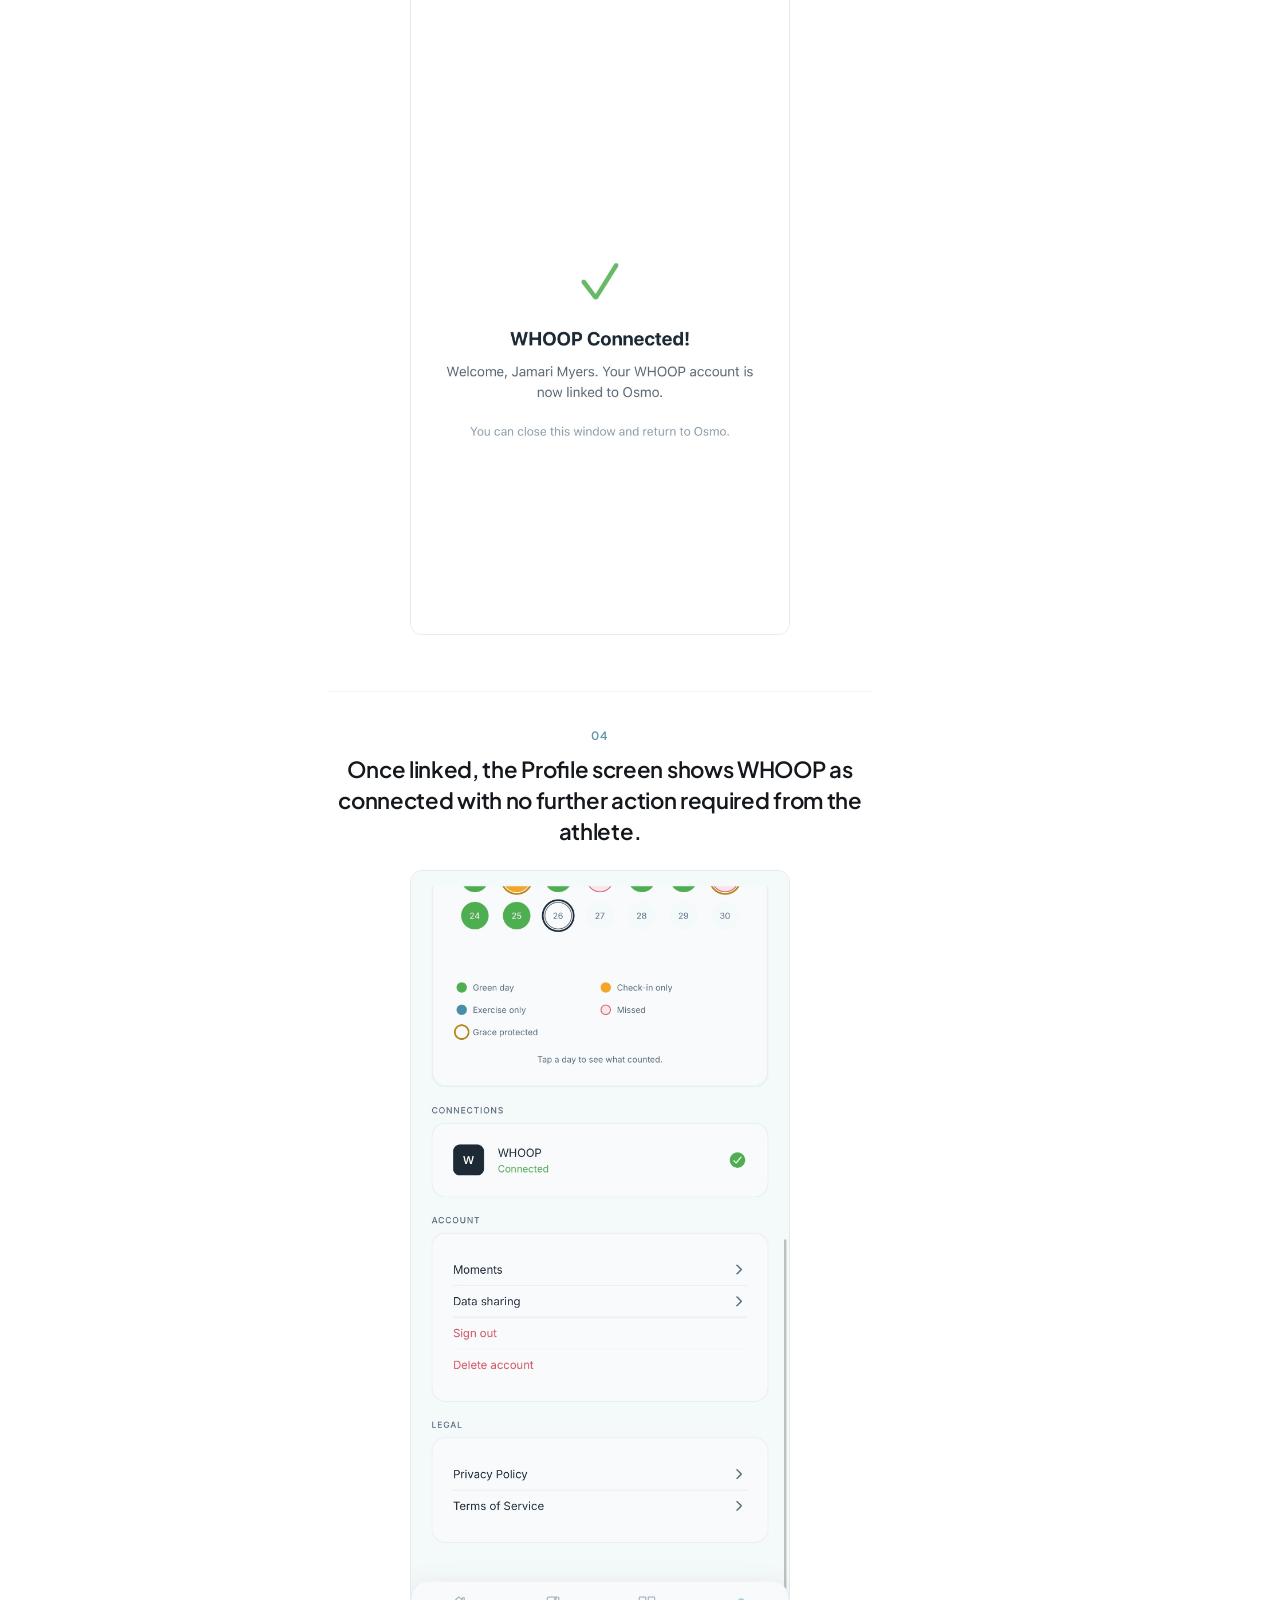
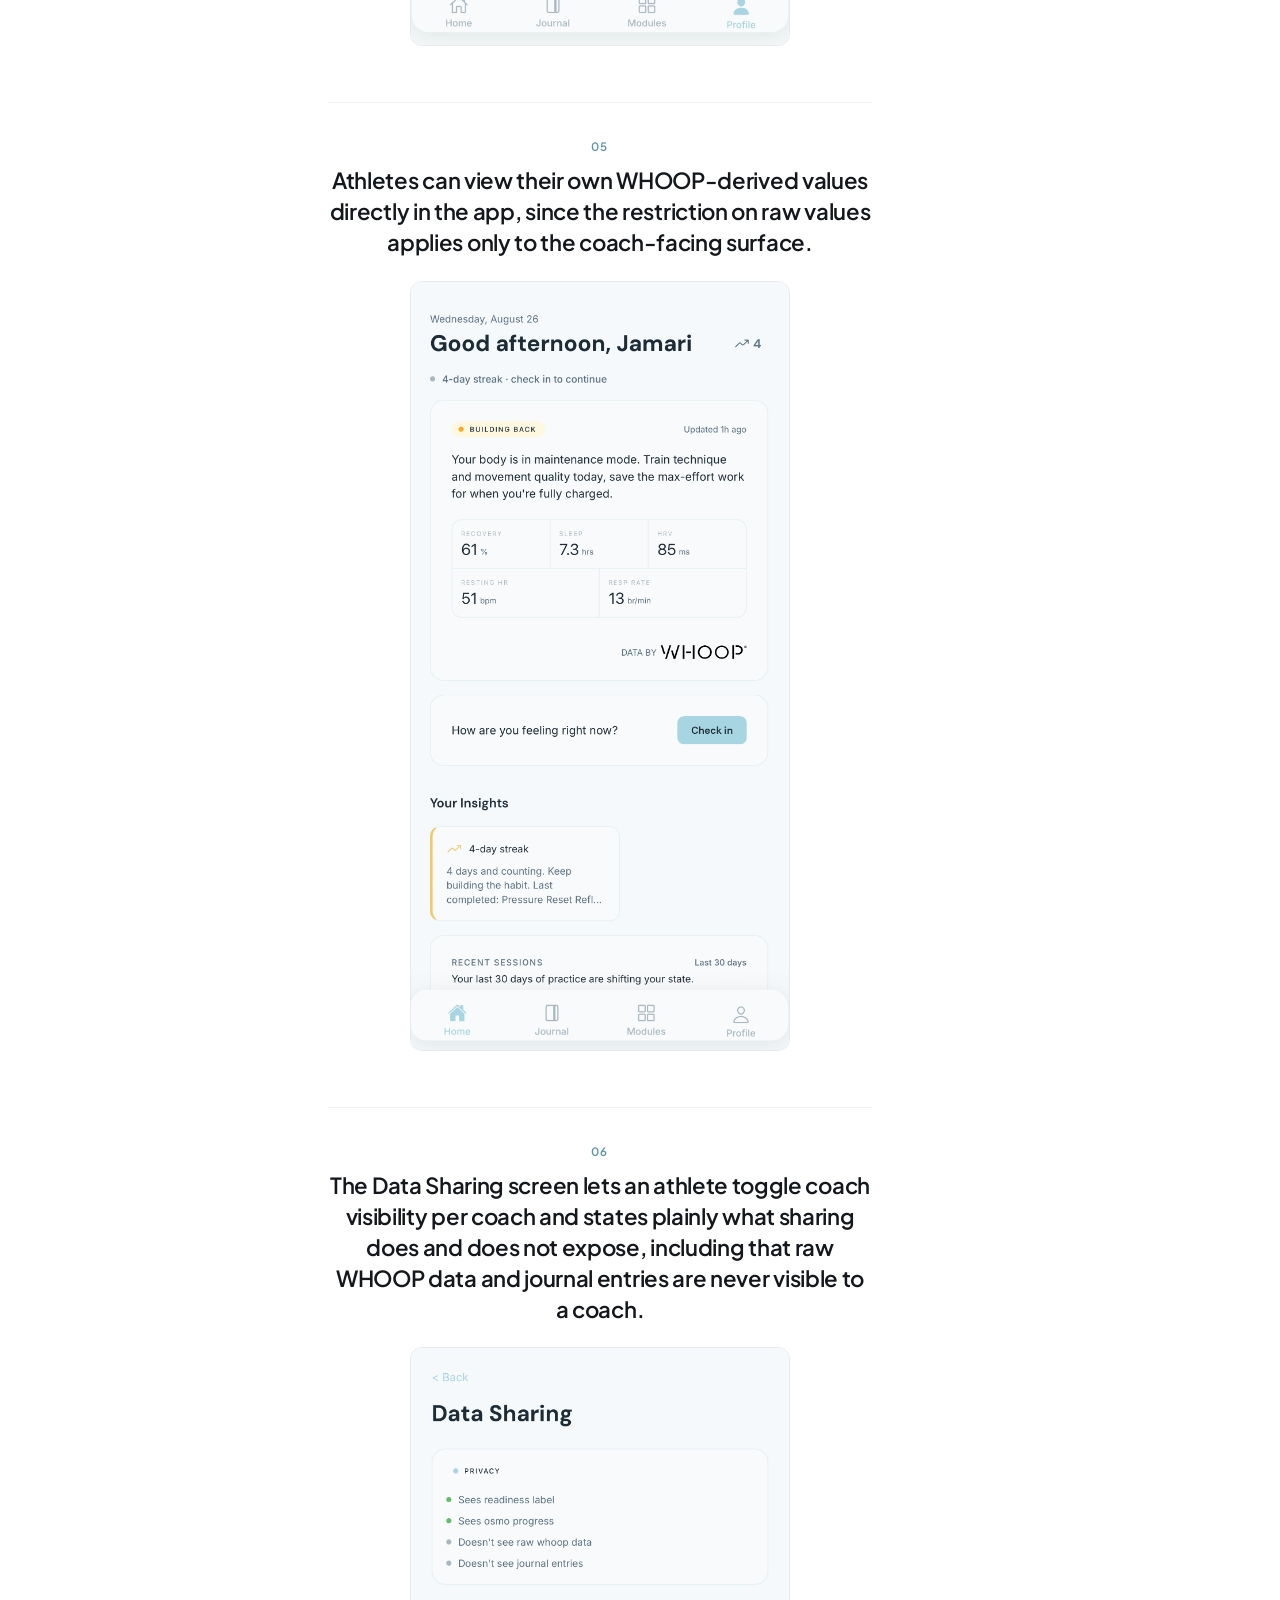
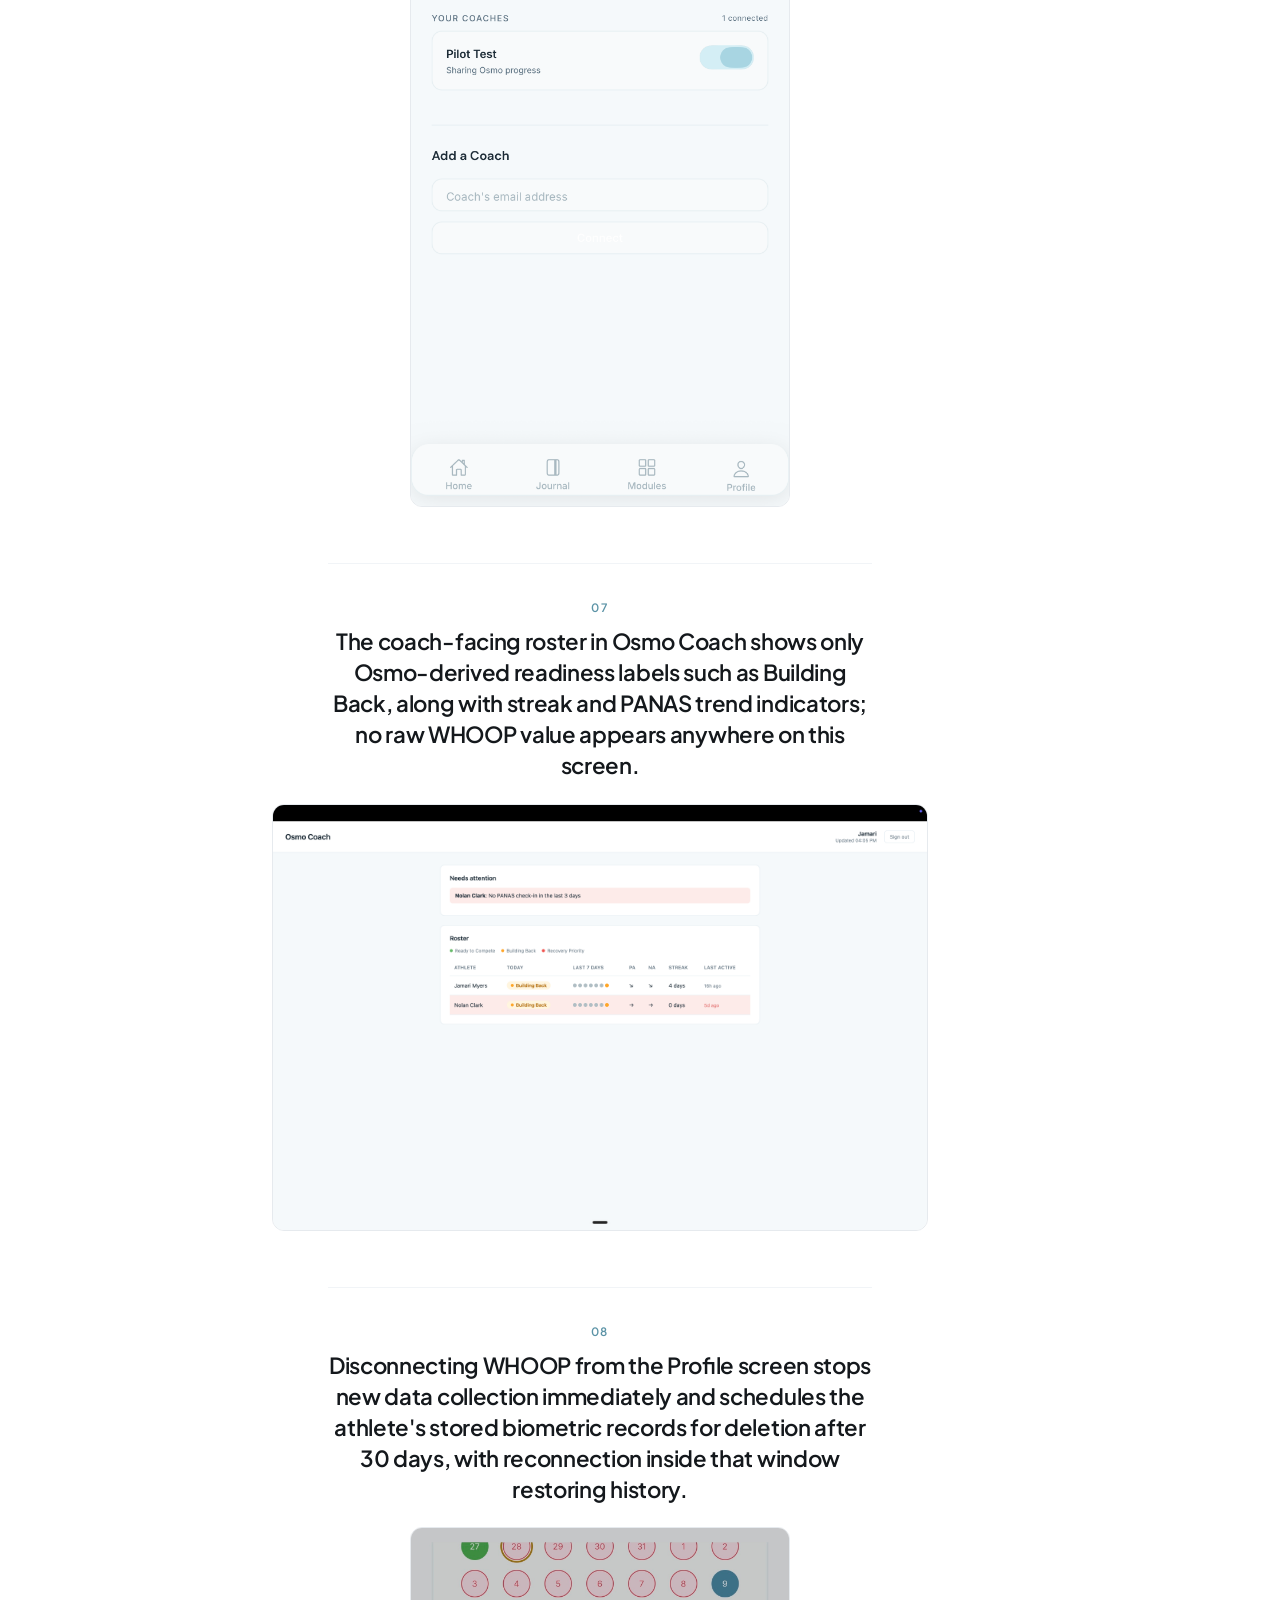
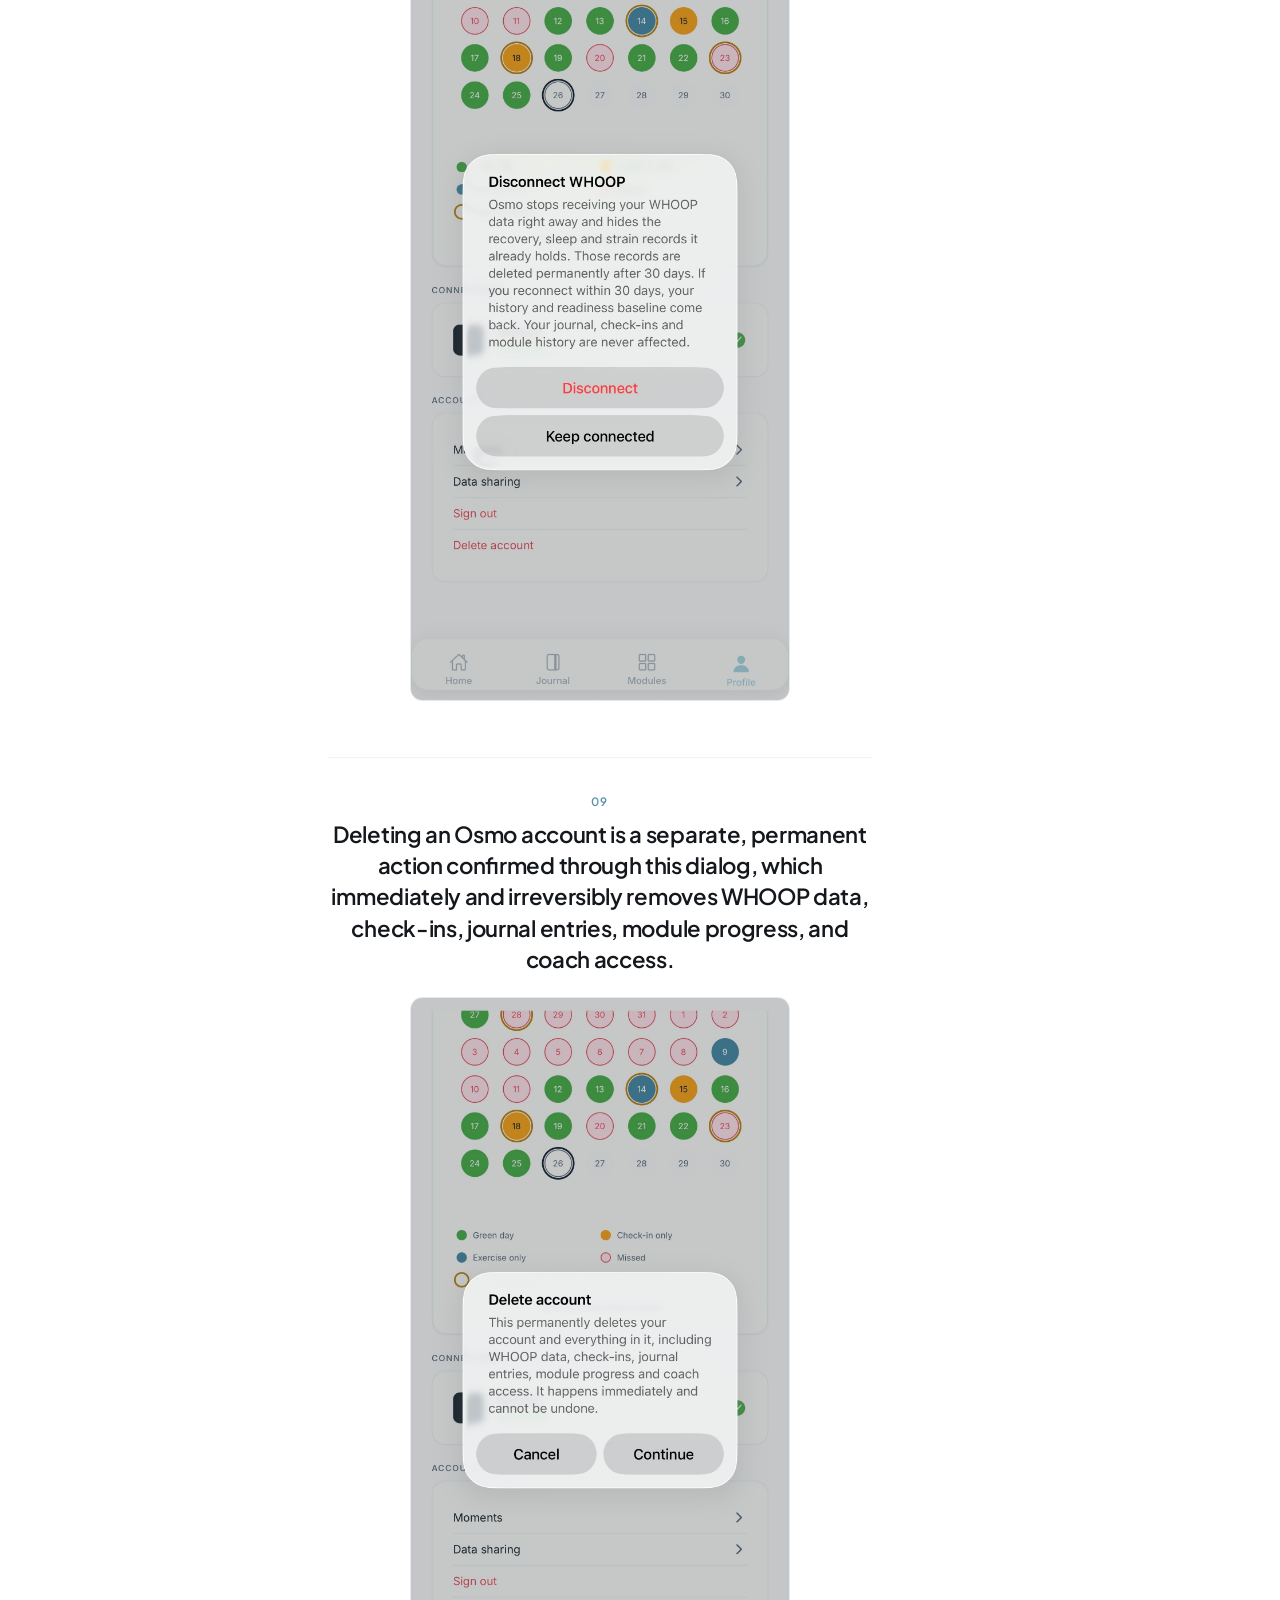
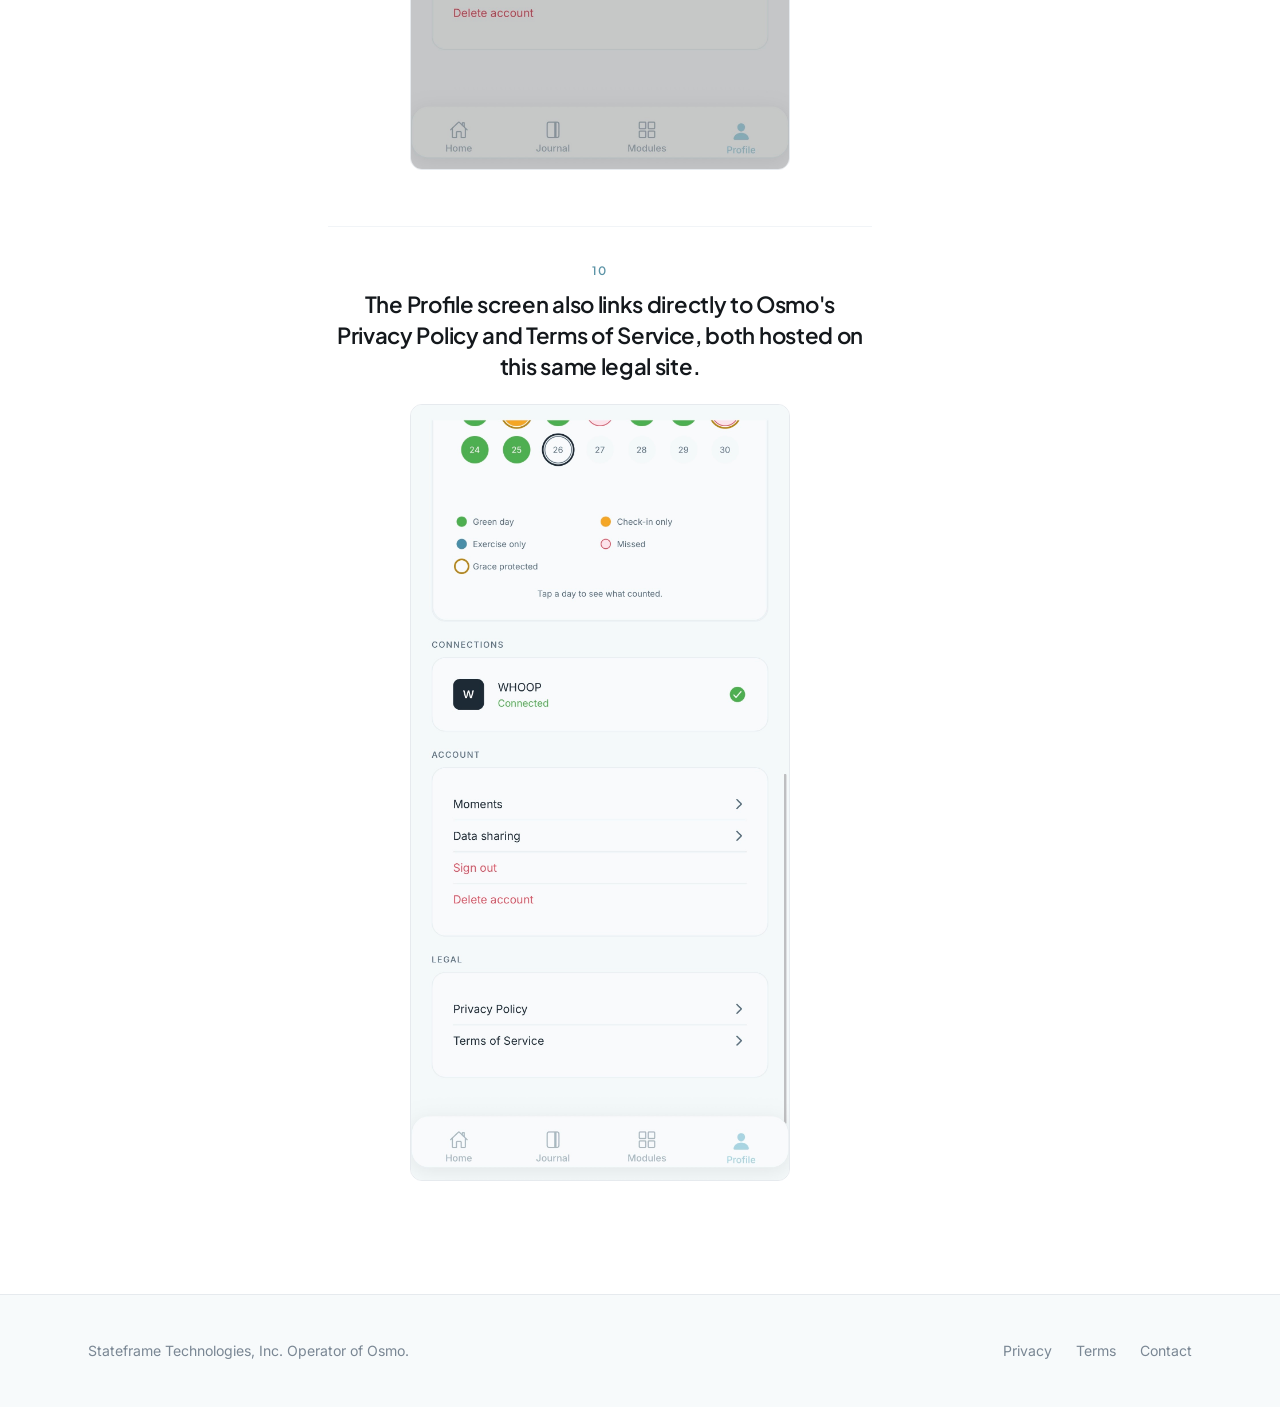
==== commit b42594d3: "feat: add data sharing screenshot, slot in before coach roster New section shows the per-coach visib" ====
--- a/integration/index.html
+++ b/integration/index.html
@@ -76,23 +76,28 @@
     </section>
 
     <section>
-      <h2 class="shot-caption"><span class="shot-num">06</span>The coach-facing roster in Osmo Coach shows only Osmo-derived readiness labels such as Building Back, along with streak and PANAS trend indicators; no raw WHOOP value appears anywhere on this screen.</h2>
-      <p class="shot shot--wide"><img loading="lazy" src="img/06-coach-roster.png" width="3420" height="2224" alt="Osmo Coach roster showing only Osmo-derived readiness labels, no raw WHOOP values"></p>
+      <h2 class="shot-caption"><span class="shot-num">06</span>The Data Sharing screen lets an athlete toggle coach visibility per coach and states plainly what sharing does and does not expose, including that raw WHOOP data and journal entries are never visible to a coach.</h2>
+      <p class="shot"><img loading="lazy" src="img/06-data-sharing.png" width="1320" height="2646" alt="Osmo Data Sharing screen showing a per-coach visibility toggle and a list of what a coach can and cannot see"></p>
     </section>
 
     <section>
-      <h2 class="shot-caption"><span class="shot-num">07</span>Disconnecting WHOOP from the Profile screen stops new data collection immediately and schedules the athlete's stored biometric records for deletion after 30 days, with reconnection inside that window restoring history.</h2>
-      <p class="shot"><img loading="lazy" src="img/07-disconnect-flow.jpg" width="1320" height="2693" alt="Disconnect WHOOP confirmation dialog"></p>
+      <h2 class="shot-caption"><span class="shot-num">07</span>The coach-facing roster in Osmo Coach shows only Osmo-derived readiness labels such as Building Back, along with streak and PANAS trend indicators; no raw WHOOP value appears anywhere on this screen.</h2>
+      <p class="shot shot--wide"><img loading="lazy" src="img/07-coach-roster.png" width="3420" height="2224" alt="Osmo Coach roster showing only Osmo-derived readiness labels, no raw WHOOP values"></p>
     </section>
 
     <section>
-      <h2 class="shot-caption"><span class="shot-num">08</span>Deleting an Osmo account is a separate, permanent action confirmed through this dialog, which immediately and irreversibly removes WHOOP data, check-ins, journal entries, module progress, and coach access.</h2>
-      <p class="shot"><img loading="lazy" src="img/08-account-deletion.jpg" width="1320" height="2692" alt="Delete account confirmation dialog"></p>
+      <h2 class="shot-caption"><span class="shot-num">08</span>Disconnecting WHOOP from the Profile screen stops new data collection immediately and schedules the athlete's stored biometric records for deletion after 30 days, with reconnection inside that window restoring history.</h2>
+      <p class="shot"><img loading="lazy" src="img/08-disconnect-flow.jpg" width="1320" height="2693" alt="Disconnect WHOOP confirmation dialog"></p>
     </section>
 
     <section>
-      <h2 class="shot-caption"><span class="shot-num">09</span>The Profile screen also links directly to Osmo's Privacy Policy and Terms of Service, both hosted on this same legal site.</h2>
-      <p class="shot"><img loading="lazy" src="img/09-legal-access.jpg" width="1320" height="2705" alt="Osmo Profile screen showing links to Privacy Policy and Terms of Service"></p>
+      <h2 class="shot-caption"><span class="shot-num">09</span>Deleting an Osmo account is a separate, permanent action confirmed through this dialog, which immediately and irreversibly removes WHOOP data, check-ins, journal entries, module progress, and coach access.</h2>
+      <p class="shot"><img loading="lazy" src="img/09-account-deletion.jpg" width="1320" height="2692" alt="Delete account confirmation dialog"></p>
+    </section>
+
+    <section>
+      <h2 class="shot-caption"><span class="shot-num">10</span>The Profile screen also links directly to Osmo's Privacy Policy and Terms of Service, both hosted on this same legal site.</h2>
+      <p class="shot"><img loading="lazy" src="img/10-legal-access.jpg" width="1320" height="2705" alt="Osmo Profile screen showing links to Privacy Policy and Terms of Service"></p>
     </section>
 
   </article>
